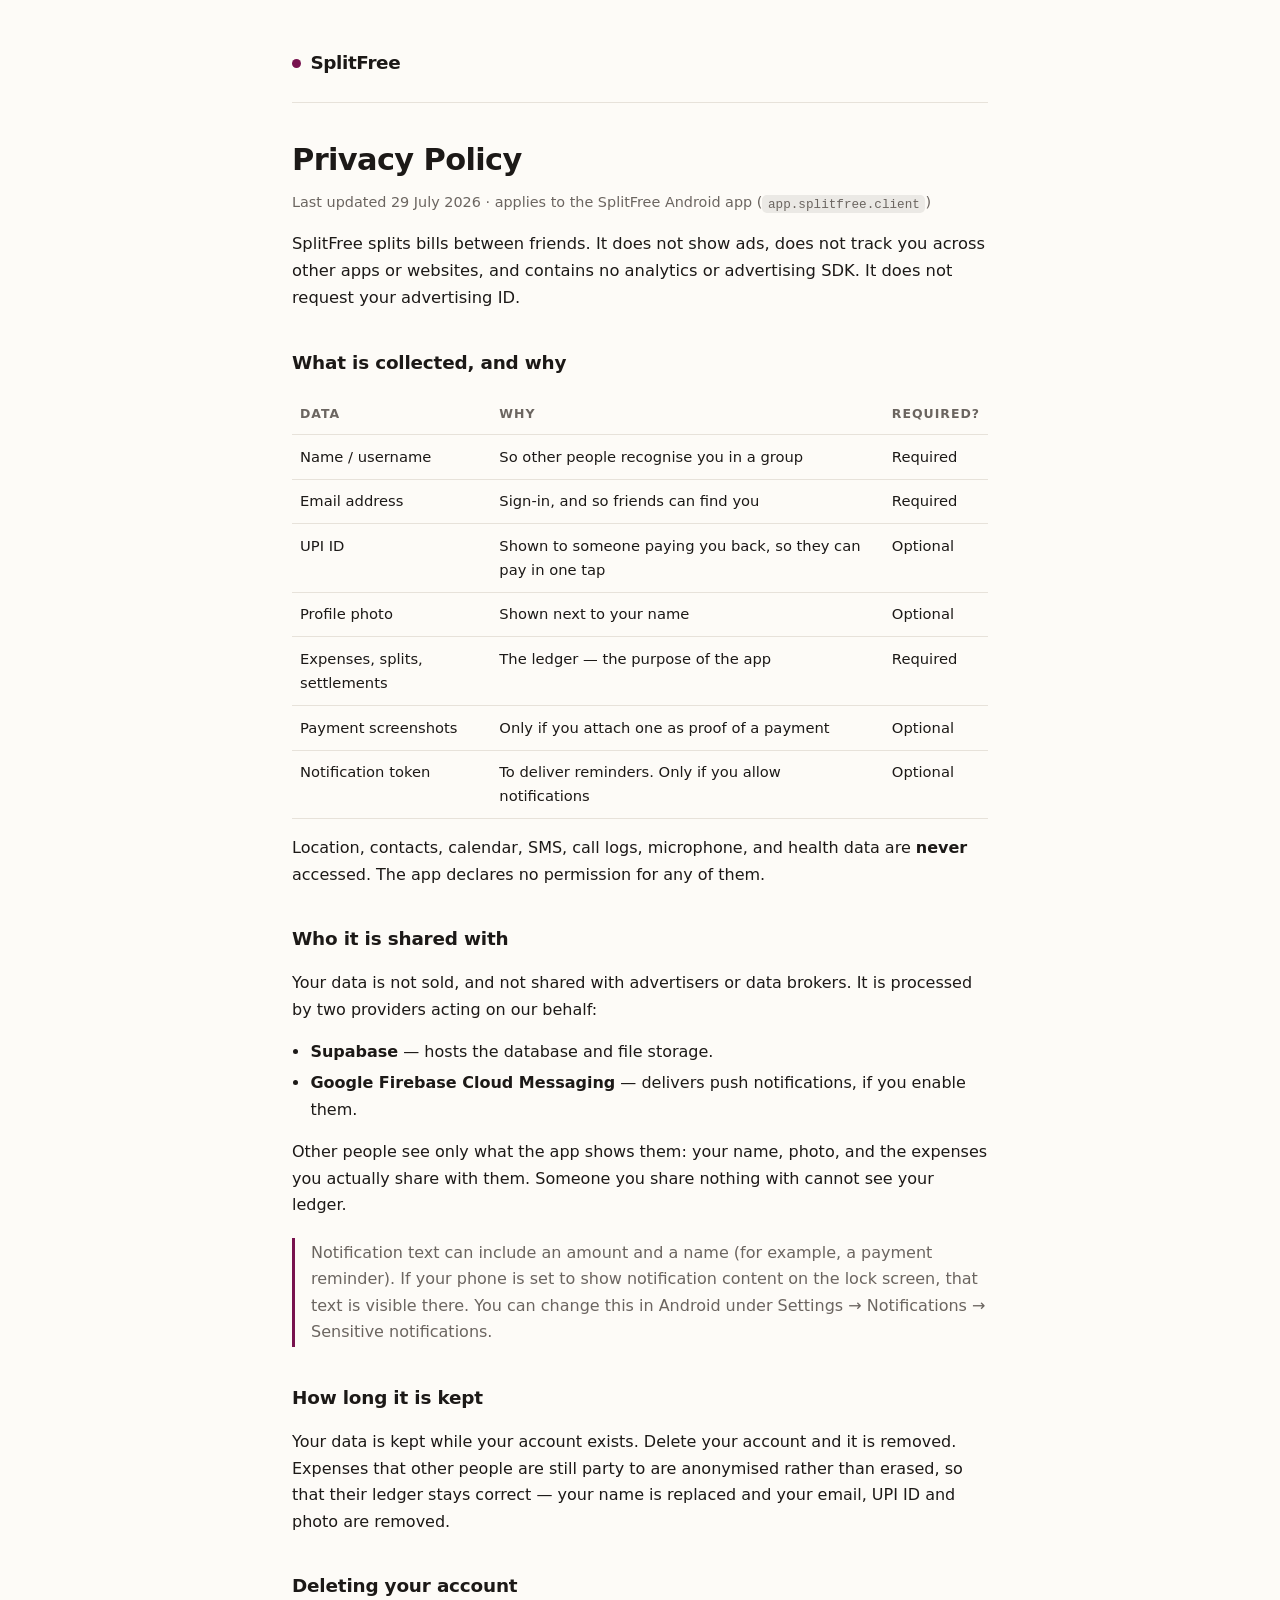
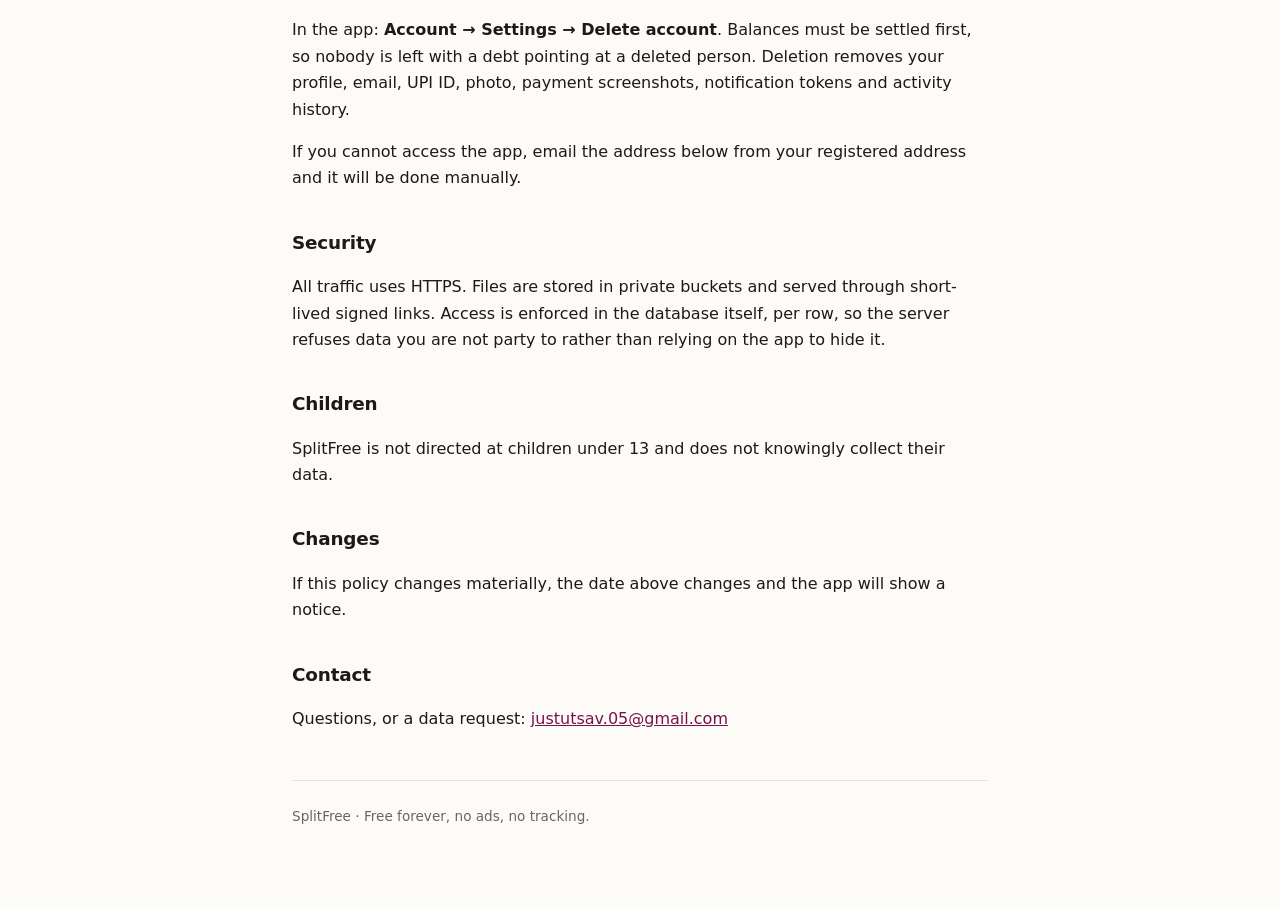
==== index.html @ a324aec6 "Privacy policy page for the SplitFree Play listing Play requires a reachable privacy policy URL for " ====
<!doctype html>
<html lang="en">
<head>
<meta charset="utf-8" />
<meta name="viewport" content="width=device-width, initial-scale=1" />
<title>Privacy Policy — SplitFree</title>
<meta name="description" content="What SplitFree collects, why, and how to delete it." />
<style>
  :root {
    --bg: #fdfbf7;
    --fg: #1c1917;
    --muted: #6b6560;
    --plum: #78124e;
    --line: #e7e2da;
  }
  @media (prefers-color-scheme: dark) {
    :root { --bg:#121011; --fg:#f5f3f0; --muted:#a8a29e; --plum:#e879b9; --line:#2a2627; }
  }
  * { box-sizing: border-box; }
  body {
    margin: 0; background: var(--bg); color: var(--fg);
    font: 16px/1.65 ui-sans-serif, system-ui, -apple-system, "Segoe UI", Roboto, sans-serif;
    -webkit-text-size-adjust: 100%;
  }
  .wrap { max-width: 46rem; margin: 0 auto; padding: 3rem 1.25rem 5rem; }
  header { border-bottom: 1px solid var(--line); padding-bottom: 1.5rem; margin-bottom: 2rem; }
  .brand { display: flex; align-items: center; gap: .6rem; font-weight: 800; font-size: 1.15rem; letter-spacing: -0.02em; }
  .dot { width: .55rem; height: .55rem; border-radius: 999px; background: var(--plum); }
  h1 { font-size: 1.9rem; letter-spacing: -0.02em; margin: 1.25rem 0 .35rem; }
  h2 { font-size: 1.15rem; letter-spacing: -0.01em; margin: 2.25rem 0 .6rem; }
  .sub { color: var(--muted); font-size: .9rem; margin: 0; }
  p, li { color: var(--fg); }
  .lead { font-size: 1.02rem; }
  ul { padding-left: 1.15rem; }
  li { margin: .3rem 0; }
  table { width: 100%; border-collapse: collapse; margin: 1rem 0; font-size: .92rem; }
  th, td { text-align: left; padding: .6rem .5rem; border-bottom: 1px solid var(--line); vertical-align: top; }
  th { color: var(--muted); font-weight: 600; font-size: .78rem; text-transform: uppercase; letter-spacing: .08em; }
  code { background: color-mix(in oklab, var(--fg) 8%, transparent); padding: .1rem .35rem; border-radius: .3rem; font-size: .88em; }
  a { color: var(--plum); }
  .note { border-left: 3px solid var(--plum); padding: .1rem 0 .1rem 1rem; margin: 1.25rem 0; color: var(--muted); }
  footer { margin-top: 3rem; padding-top: 1.5rem; border-top: 1px solid var(--line); color: var(--muted); font-size: .85rem; }
</style>
</head>
<body>
<div class="wrap">
  <header>
    <div class="brand"><span class="dot"></span> SplitFree</div>
  </header>

  <h1>Privacy Policy</h1>
  <p class="sub">Last updated 29 July 2026 · applies to the SplitFree Android app (<code>app.splitfree.client</code>)</p>

  <p class="lead">SplitFree splits bills between friends. It does not show ads, does not track you across
  other apps or websites, and contains no analytics or advertising SDK. It does not request your
  advertising ID.</p>

  <h2>What is collected, and why</h2>
  <table>
    <tr><th>Data</th><th>Why</th><th>Required?</th></tr>
    <tr><td>Name / username</td><td>So other people recognise you in a group</td><td>Required</td></tr>
    <tr><td>Email address</td><td>Sign-in, and so friends can find you</td><td>Required</td></tr>
    <tr><td>UPI ID</td><td>Shown to someone paying you back, so they can pay in one tap</td><td>Optional</td></tr>
    <tr><td>Profile photo</td><td>Shown next to your name</td><td>Optional</td></tr>
    <tr><td>Expenses, splits, settlements</td><td>The ledger — the purpose of the app</td><td>Required</td></tr>
    <tr><td>Payment screenshots</td><td>Only if you attach one as proof of a payment</td><td>Optional</td></tr>
    <tr><td>Notification token</td><td>To deliver reminders. Only if you allow notifications</td><td>Optional</td></tr>
  </table>

  <p>Location, contacts, calendar, SMS, call logs, microphone, and health data are
  <strong>never</strong> accessed. The app declares no permission for any of them.</p>

  <h2>Who it is shared with</h2>
  <p>Your data is not sold, and not shared with advertisers or data brokers. It is processed by two
  providers acting on our behalf:</p>
  <ul>
    <li><strong>Supabase</strong> — hosts the database and file storage.</li>
    <li><strong>Google Firebase Cloud Messaging</strong> — delivers push notifications, if you enable them.</li>
  </ul>
  <p>Other people see only what the app shows them: your name, photo, and the expenses you actually
  share with them. Someone you share nothing with cannot see your ledger.</p>

  <div class="note">
    Notification text can include an amount and a name (for example, a payment reminder). If your
    phone is set to show notification content on the lock screen, that text is visible there. You can
    change this in Android under Settings → Notifications → Sensitive notifications.
  </div>

  <h2>How long it is kept</h2>
  <p>Your data is kept while your account exists. Delete your account and it is removed. Expenses that
  other people are still party to are anonymised rather than erased, so that their ledger stays
  correct — your name is replaced and your email, UPI ID and photo are removed.</p>

  <h2>Deleting your account</h2>
  <p>In the app: <strong>Account → Settings → Delete account</strong>. Balances must be settled first,
  so nobody is left with a debt pointing at a deleted person. Deletion removes your profile, email,
  UPI ID, photo, payment screenshots, notification tokens and activity history.</p>
  <p>If you cannot access the app, email the address below from your registered address and it will be
  done manually.</p>

  <h2>Security</h2>
  <p>All traffic uses HTTPS. Files are stored in private buckets and served through short-lived
  signed links. Access is enforced in the database itself, per row, so the server refuses data you
  are not party to rather than relying on the app to hide it.</p>

  <h2>Children</h2>
  <p>SplitFree is not directed at children under 13 and does not knowingly collect their data.</p>

  <h2>Changes</h2>
  <p>If this policy changes materially, the date above changes and the app will show a notice.</p>

  <h2>Contact</h2>
  <p>Questions, or a data request: <a href="mailto:justutsav.05@gmail.com">justutsav.05@gmail.com</a></p>

  <footer>
    SplitFree · Free forever, no ads, no tracking.
  </footer>
</div>
</body>
</html>
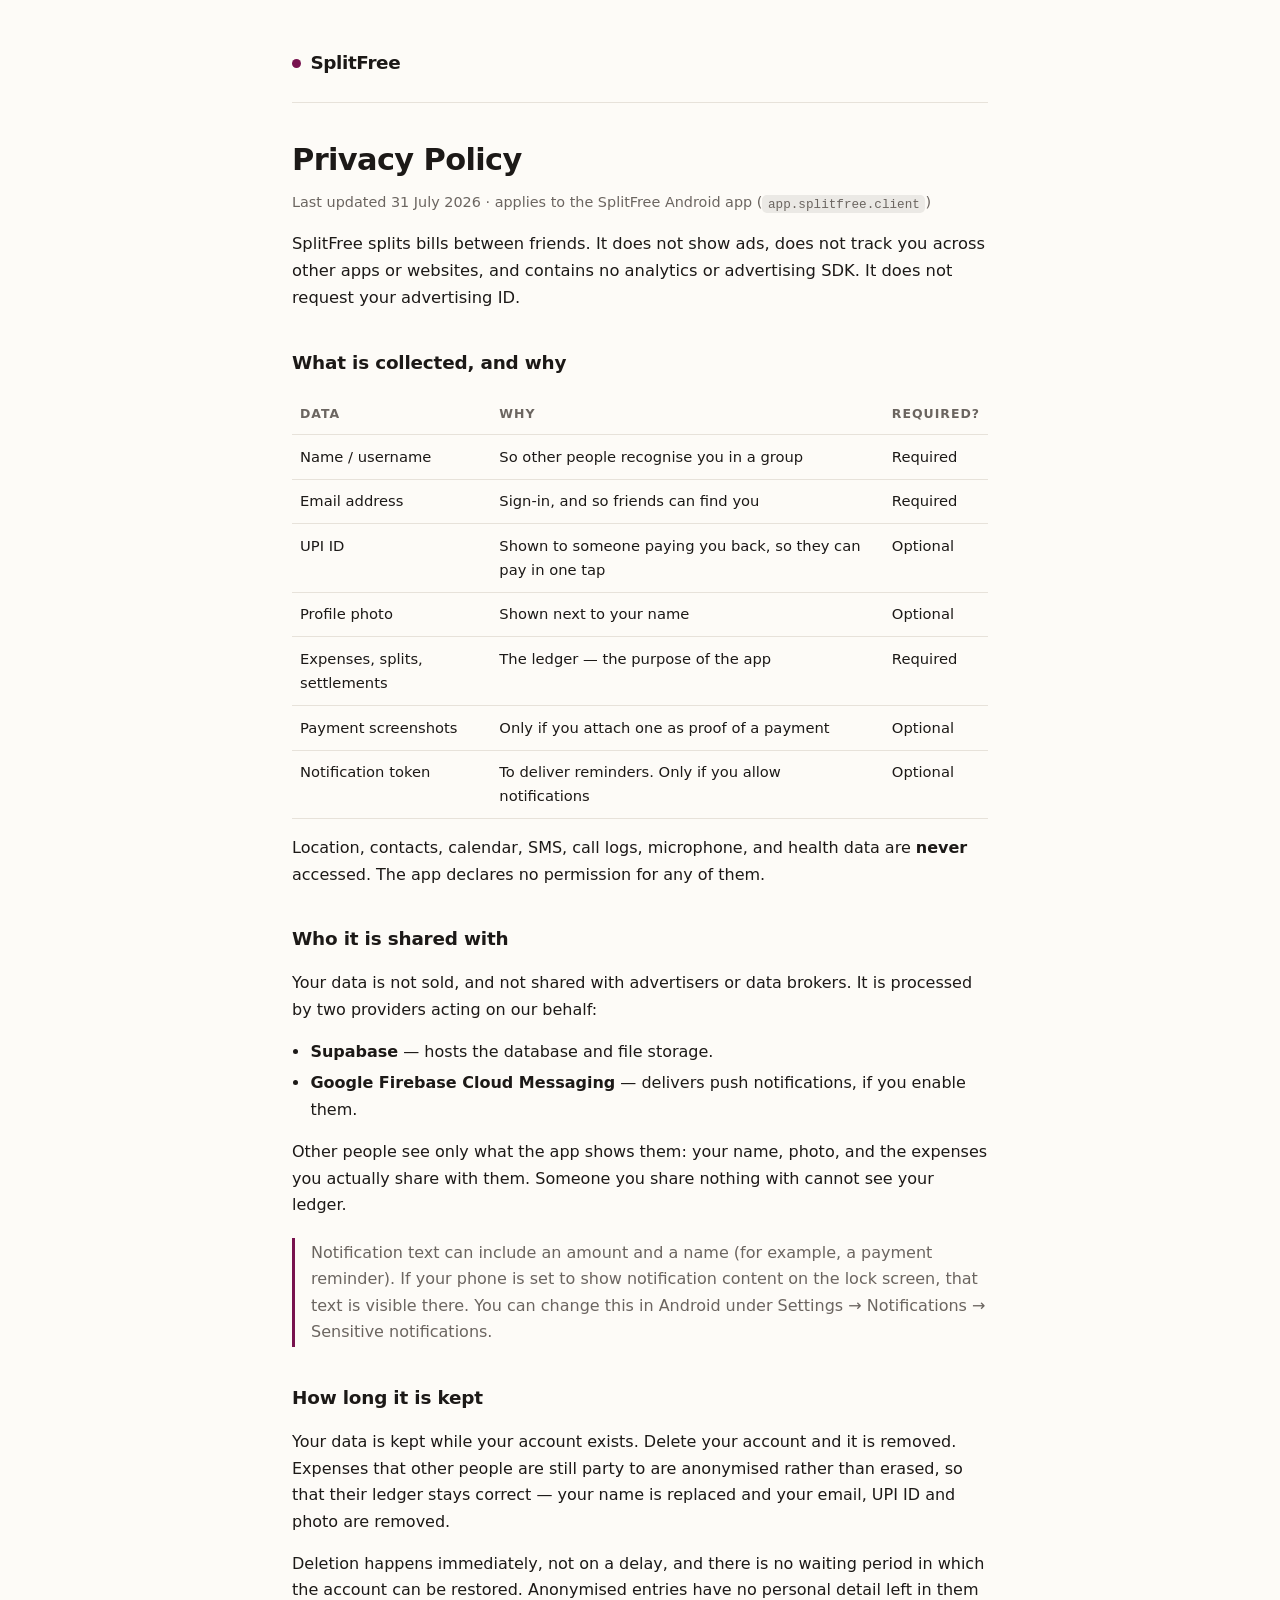
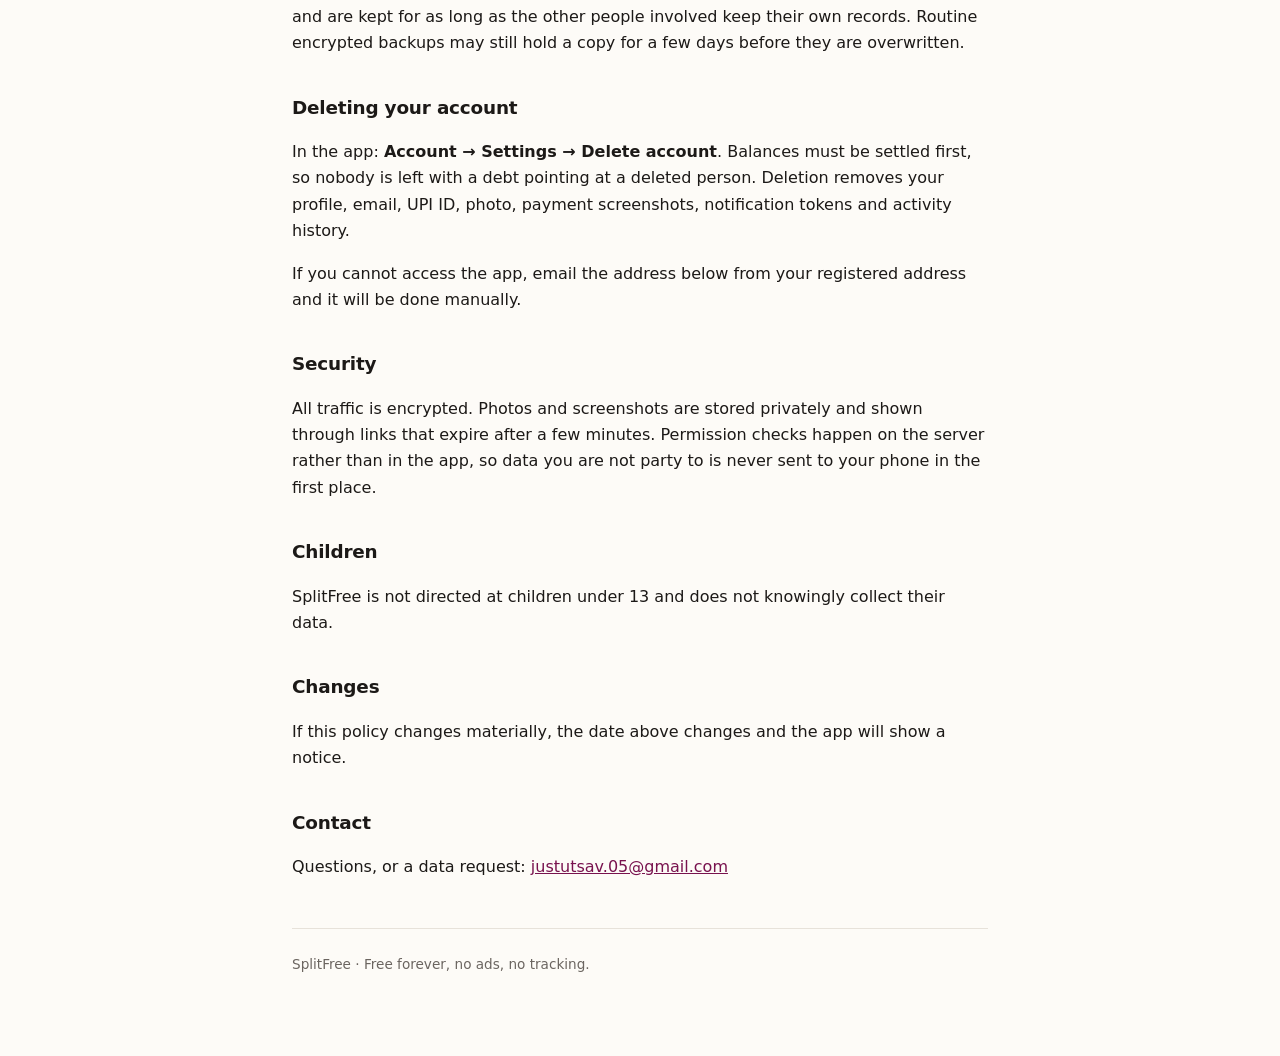
==== commit 2c317cc5: "Add delete-account anchor and retention period to the policy Play Console's Data safety form has a "" ====
--- a/index.html
+++ b/index.html
@@ -49,7 +49,7 @@
   </header>
 
   <h1>Privacy Policy</h1>
-  <p class="sub">Last updated 29 July 2026 · applies to the SplitFree Android app (<code>app.splitfree.client</code>)</p>
+  <p class="sub">Last updated 31 July 2026 · applies to the SplitFree Android app (<code>app.splitfree.client</code>)</p>
 
   <p class="lead">SplitFree splits bills between friends. It does not show ads, does not track you across
   other apps or websites, and contains no analytics or advertising SDK. It does not request your
@@ -90,8 +90,12 @@
   <p>Your data is kept while your account exists. Delete your account and it is removed. Expenses that
   other people are still party to are anonymised rather than erased, so that their ledger stays
   correct — your name is replaced and your email, UPI ID and photo are removed.</p>
+  <p>Deletion happens immediately, not on a delay, and there is no waiting period in which the
+  account can be restored. Anonymised entries have no personal detail left in them and are kept for
+  as long as the other people involved keep their own records. Routine encrypted backups may still
+  hold a copy for a few days before they are overwritten.</p>
 
-  <h2>Deleting your account</h2>
+  <h2 id="delete-account">Deleting your account</h2>
   <p>In the app: <strong>Account → Settings → Delete account</strong>. Balances must be settled first,
   so nobody is left with a debt pointing at a deleted person. Deletion removes your profile, email,
   UPI ID, photo, payment screenshots, notification tokens and activity history.</p>
@@ -99,9 +103,9 @@
   done manually.</p>
 
   <h2>Security</h2>
-  <p>All traffic uses HTTPS. Files are stored in private buckets and served through short-lived
-  signed links. Access is enforced in the database itself, per row, so the server refuses data you
-  are not party to rather than relying on the app to hide it.</p>
+  <p>All traffic is encrypted. Photos and screenshots are stored privately and shown through links
+  that expire after a few minutes. Permission checks happen on the server rather than in the app, so
+  data you are not party to is never sent to your phone in the first place.</p>
 
   <h2>Children</h2>
   <p>SplitFree is not directed at children under 13 and does not knowingly collect their data.</p>
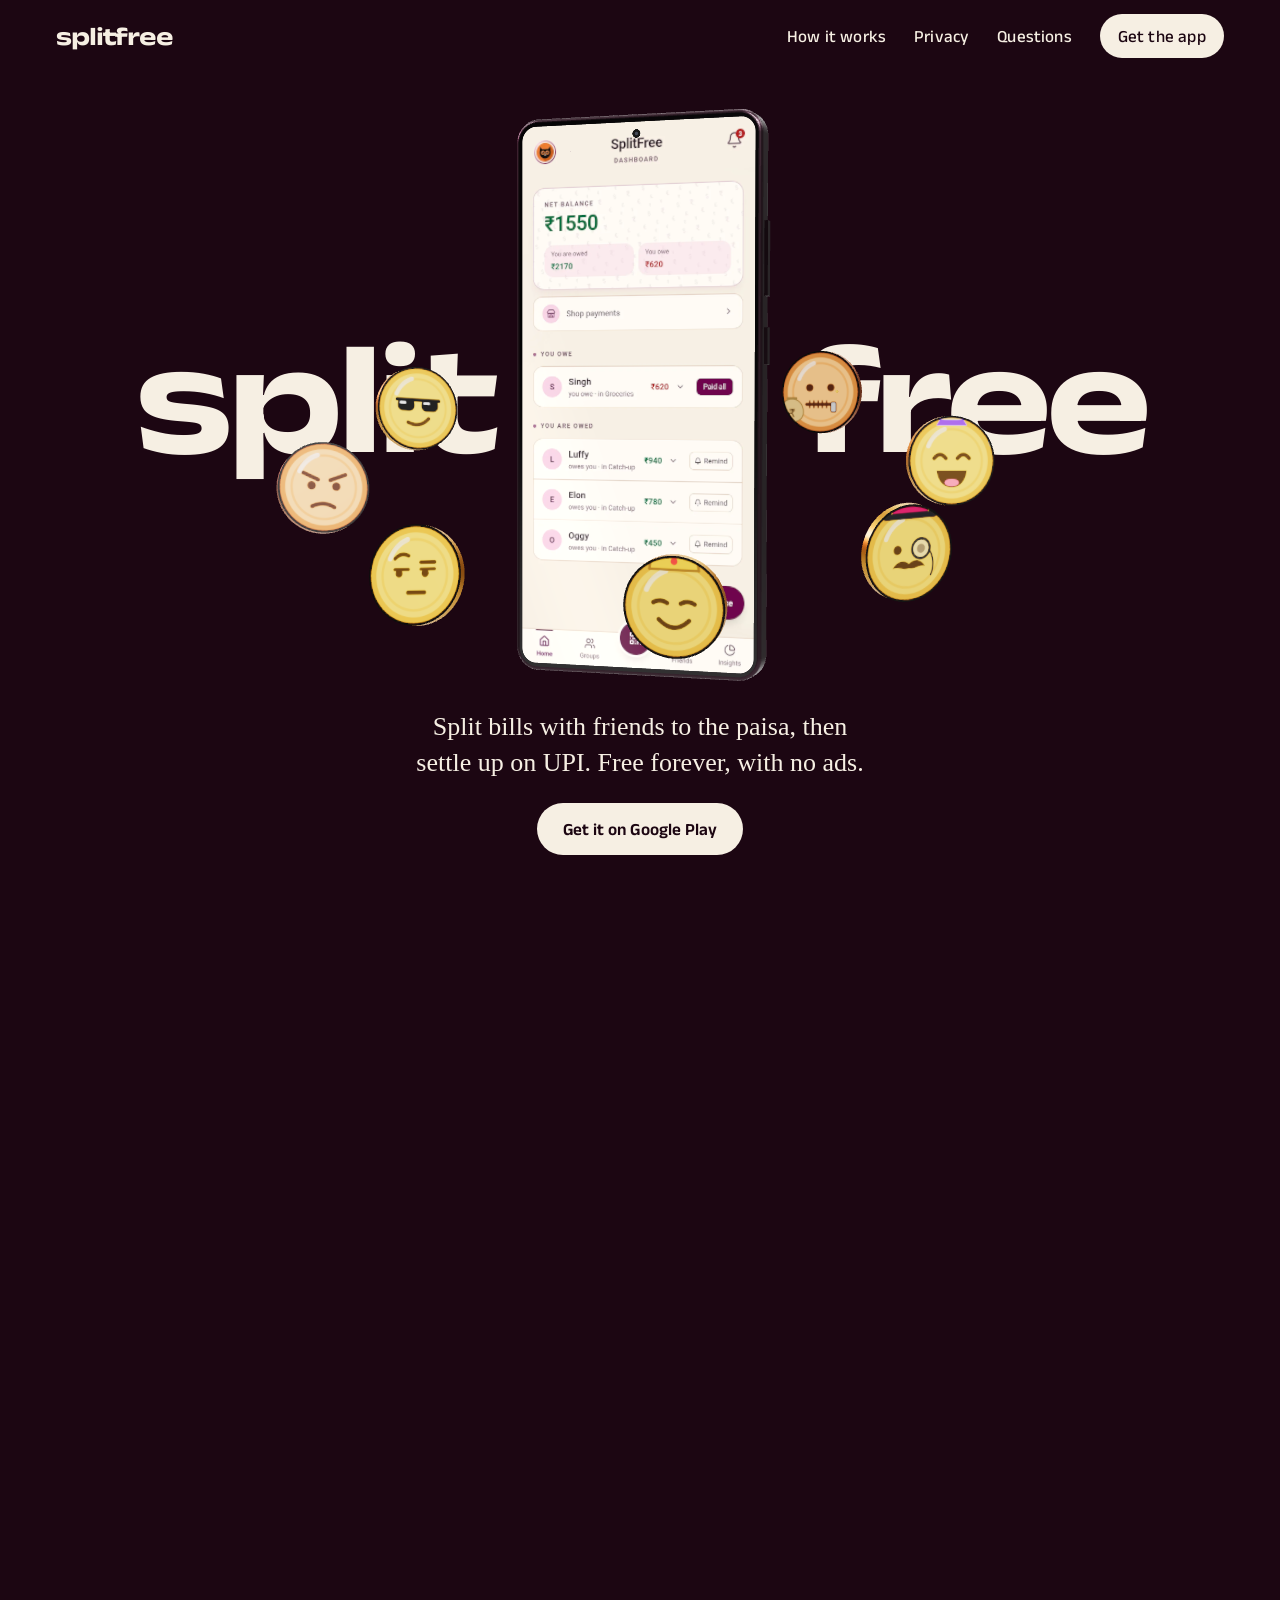
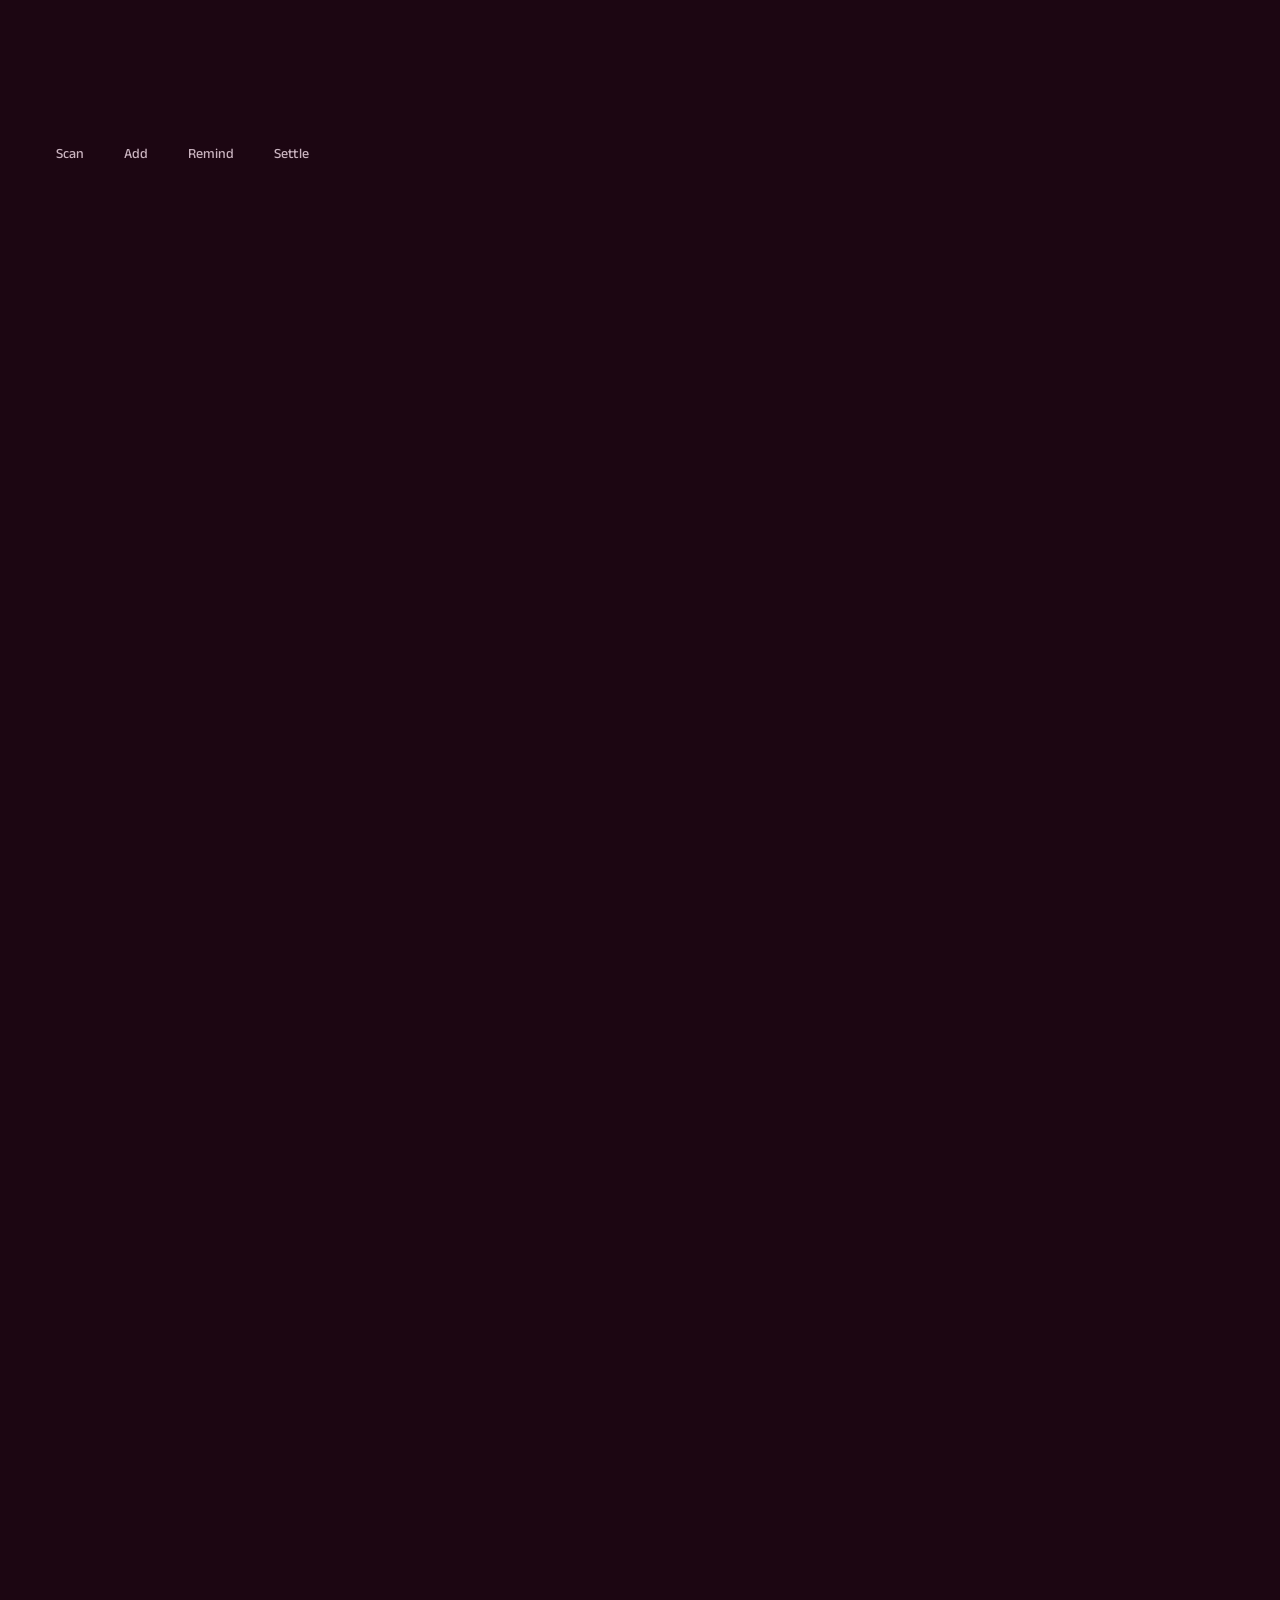
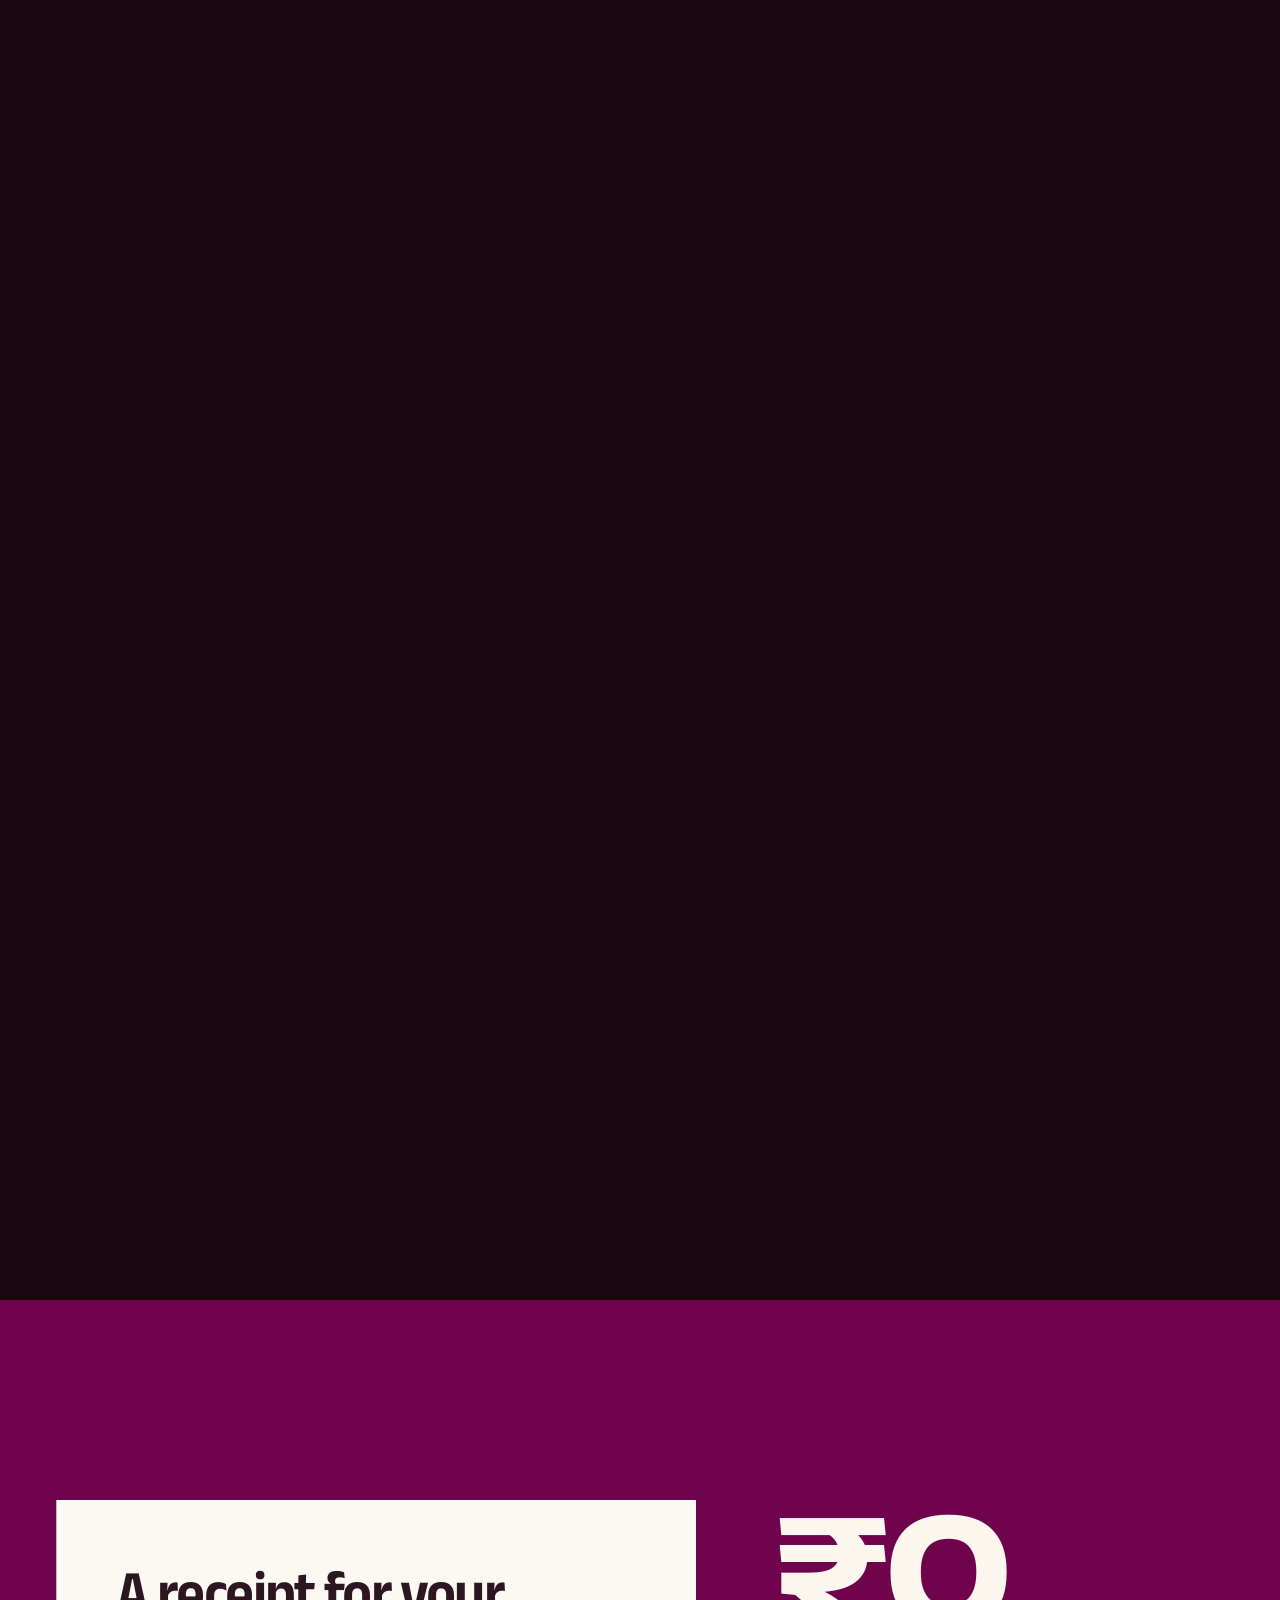
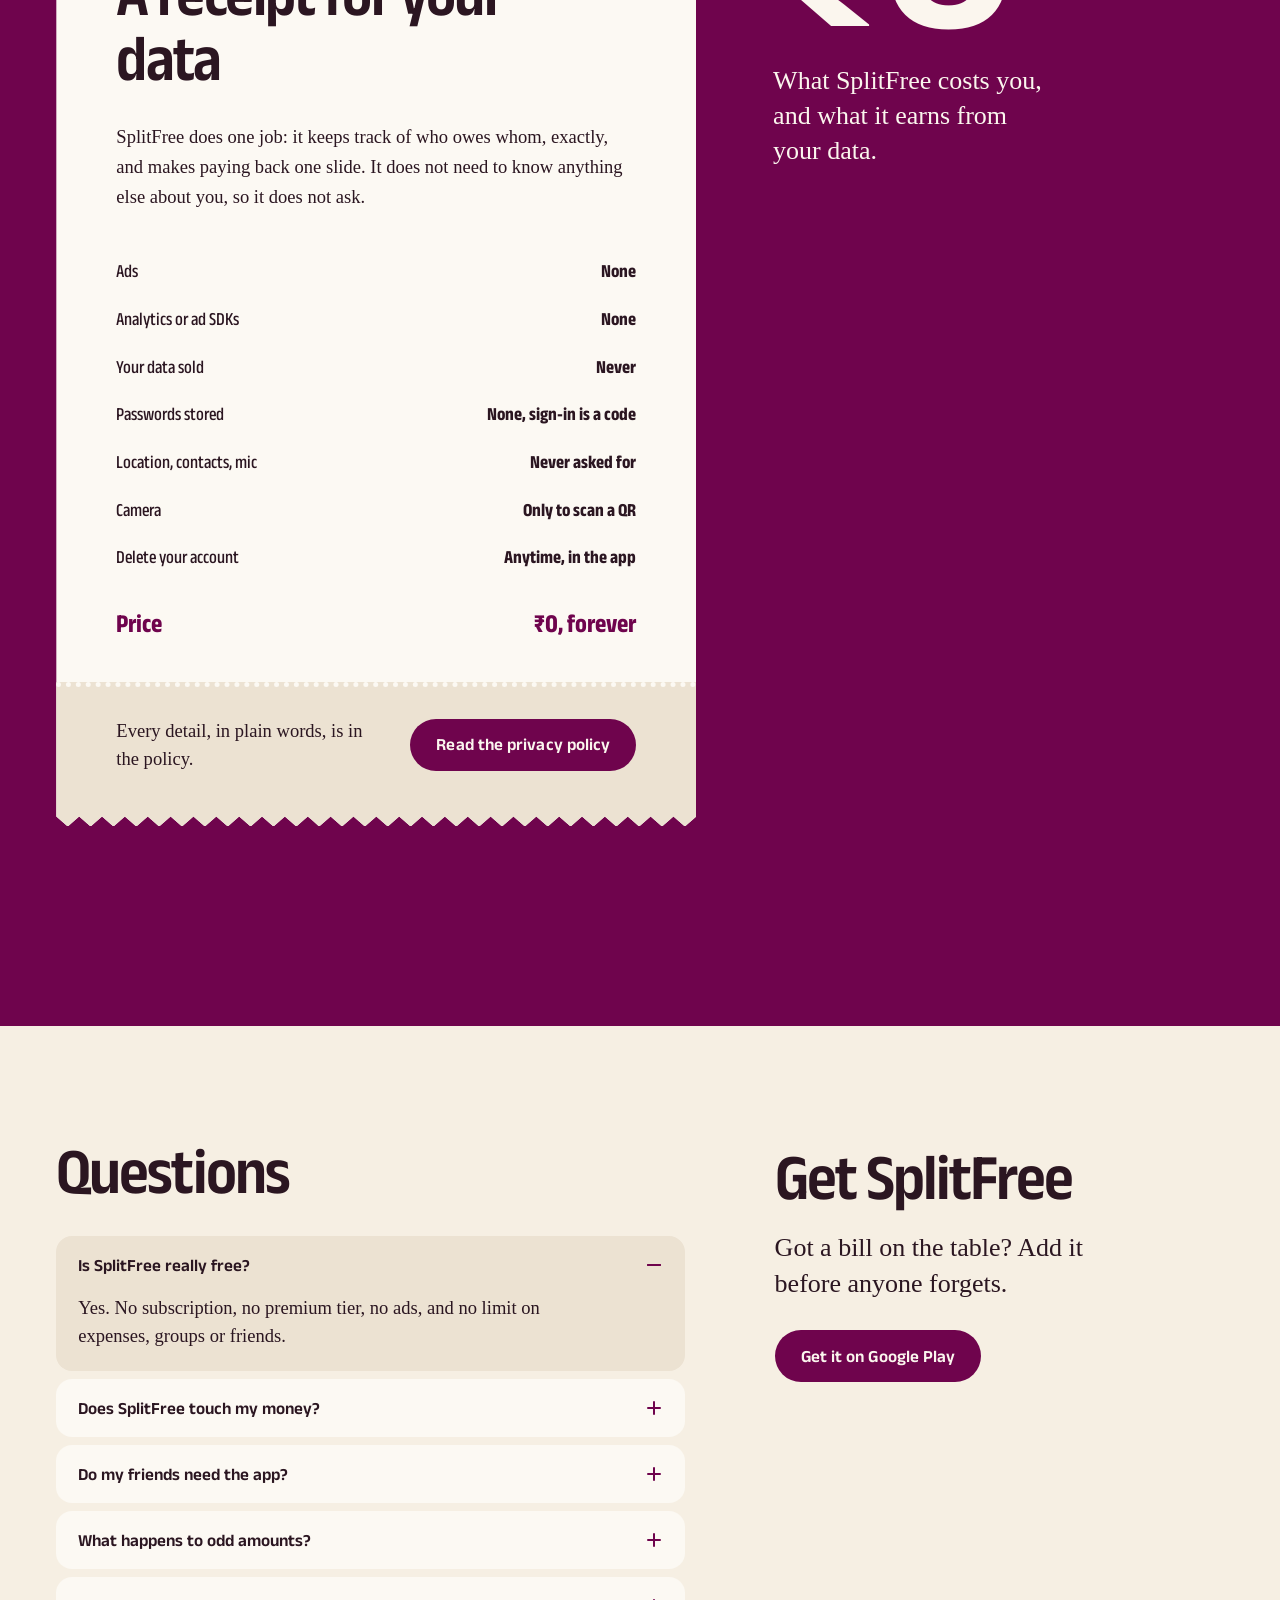
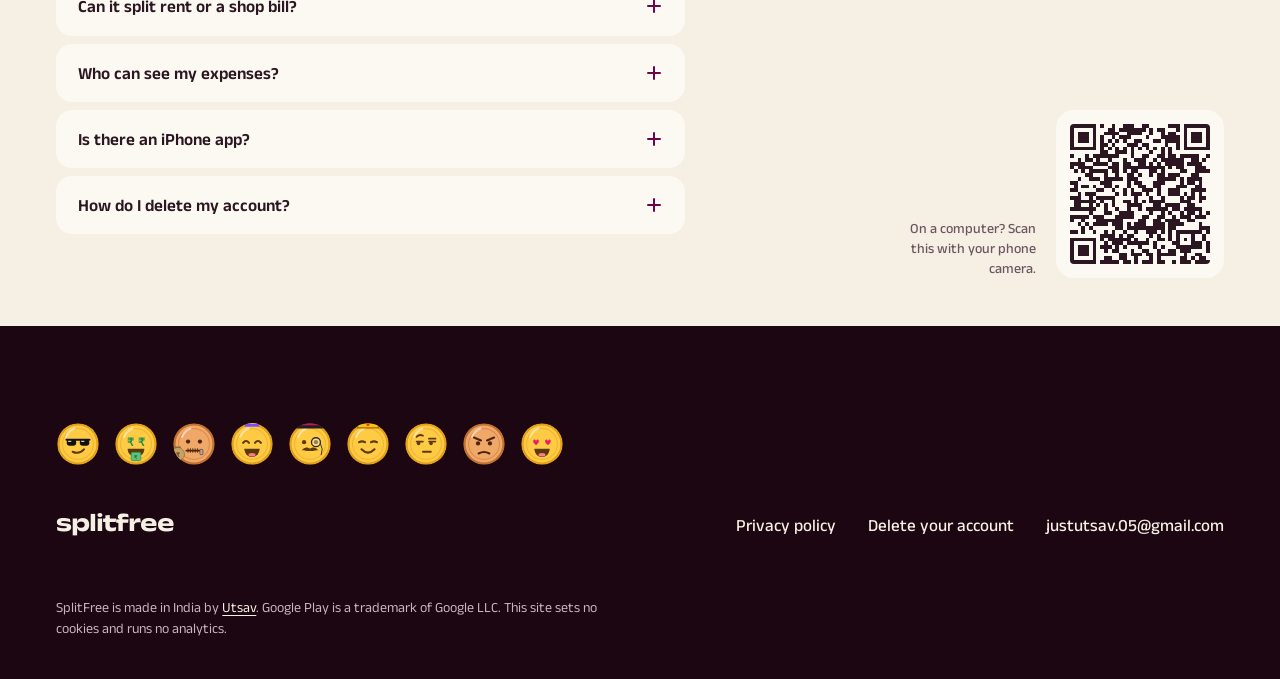
==== commit ba196b61: "Turn the privacy page into the SplitFree site splitfree.justutsav.com becomes the app's home: a land" ====
--- a/index.html
+++ b/index.html
@@ -1,124 +1,189 @@
 <!doctype html>
-<html lang="en">
+<html lang="en-IN">
 <head>
-<meta charset="utf-8" />
-<meta name="viewport" content="width=device-width, initial-scale=1" />
-<title>Privacy Policy — SplitFree</title>
-<meta name="description" content="What SplitFree collects, why, and how to delete it." />
-<style>
-  :root {
-    --bg: #fdfbf7;
-    --fg: #1c1917;
-    --muted: #6b6560;
-    --plum: #78124e;
-    --line: #e7e2da;
-  }
-  @media (prefers-color-scheme: dark) {
-    :root { --bg:#121011; --fg:#f5f3f0; --muted:#a8a29e; --plum:#e879b9; --line:#2a2627; }
-  }
-  * { box-sizing: border-box; }
-  body {
-    margin: 0; background: var(--bg); color: var(--fg);
-    font: 16px/1.65 ui-sans-serif, system-ui, -apple-system, "Segoe UI", Roboto, sans-serif;
-    -webkit-text-size-adjust: 100%;
-  }
-  .wrap { max-width: 46rem; margin: 0 auto; padding: 3rem 1.25rem 5rem; }
-  header { border-bottom: 1px solid var(--line); padding-bottom: 1.5rem; margin-bottom: 2rem; }
-  .brand { display: flex; align-items: center; gap: .6rem; font-weight: 800; font-size: 1.15rem; letter-spacing: -0.02em; }
-  .dot { width: .55rem; height: .55rem; border-radius: 999px; background: var(--plum); }
-  h1 { font-size: 1.9rem; letter-spacing: -0.02em; margin: 1.25rem 0 .35rem; }
-  h2 { font-size: 1.15rem; letter-spacing: -0.01em; margin: 2.25rem 0 .6rem; }
-  .sub { color: var(--muted); font-size: .9rem; margin: 0; }
-  p, li { color: var(--fg); }
-  .lead { font-size: 1.02rem; }
-  ul { padding-left: 1.15rem; }
-  li { margin: .3rem 0; }
-  table { width: 100%; border-collapse: collapse; margin: 1rem 0; font-size: .92rem; }
-  th, td { text-align: left; padding: .6rem .5rem; border-bottom: 1px solid var(--line); vertical-align: top; }
-  th { color: var(--muted); font-weight: 600; font-size: .78rem; text-transform: uppercase; letter-spacing: .08em; }
-  code { background: color-mix(in oklab, var(--fg) 8%, transparent); padding: .1rem .35rem; border-radius: .3rem; font-size: .88em; }
-  a { color: var(--plum); }
-  .note { border-left: 3px solid var(--plum); padding: .1rem 0 .1rem 1rem; margin: 1.25rem 0; color: var(--muted); }
-  footer { margin-top: 3rem; padding-top: 1.5rem; border-top: 1px solid var(--line); color: var(--muted); font-size: .85rem; }
-</style>
+<meta charset="utf-8">
+<meta name="viewport" content="width=device-width, initial-scale=1, viewport-fit=cover">
+<title>SplitFree: split bills, settle on UPI</title>
+<meta name="description" content="SplitFree is a free Android app for splitting bills with friends to the paisa, reminding them, splitting shop payments and settling up on UPI. No ads, no tracking.">
+<meta name="theme-color" content="#1c0612">
+<link rel="canonical" href="https://splitfree.justutsav.com/">
+<meta property="og:type" content="website">
+<meta property="og:url" content="https://splitfree.justutsav.com/">
+<meta property="og:title" content="SplitFree: split bills, settle on UPI">
+<meta property="og:description" content="Split bills with friends to the paisa, then settle up on UPI. Free forever, with no ads.">
+<meta property="og:image" content="https://splitfree.justutsav.com/assets/img/og.png">
+<meta name="twitter:card" content="summary_large_image">
+<link rel="icon" href="/assets/img/icon-192.png" type="image/png">
+<link rel="apple-touch-icon" href="/assets/img/icon-180.png">
+<link rel="preload" href="/assets/fonts/anek-latin-normal-latin.woff2" as="font" type="font/woff2" crossorigin>
+<link rel="preload" href="/assets/fonts/literata-normal-latin.woff2" as="font" type="font/woff2" crossorigin>
+<link rel="stylesheet" href="/assets/css/fonts.css">
+<link rel="stylesheet" href="/assets/css/site.css">
+<script src="/assets/js/boot.js"></script>
+<link rel="modulepreload" href="/assets/js/stage.js">
+<script type="application/ld+json">
+{"@context":"https://schema.org","@type":"MobileApplication","name":"SplitFree","operatingSystem":"Android","applicationCategory":"FinanceApplication","offers":{"@type":"Offer","price":"0","priceCurrency":"INR"},"downloadUrl":"https://play.google.com/store/apps/details?id=app.splitfree.client"}
+</script>
 </head>
 <body>
-<div class="wrap">
-  <header>
-    <div class="brand"><span class="dot"></span> SplitFree</div>
-  </header>
+<a class="skip" href="#main">Skip to content</a>
 
-  <h1>Privacy Policy</h1>
-  <p class="sub">Last updated 31 July 2026 · applies to the SplitFree Android app (<code>app.splitfree.client</code>)</p>
+<!-- The opening, as the app opens: "SplitFree" written on paper in plum, from
+     the app's own wordmark outlines. Then a coin turns over and the site is
+     on the other side of it. -->
+<div class="loader" id="loader" aria-hidden="true">
+  <div class="loader-sheet">
+  <div class="loader-paper"></div>
+  <div class="loader-word">
+    <svg class="loader-mark" viewBox="2.9 -75.1 423.8 96.2" role="img" aria-label="SplitFree"><path style="--i:0" pathLength="1" d="M6.7 -6.9Q4.0 -9.3 4.0 -12.2Q4.0 -14.5 5.7 -16.2Q7.4 -18.0 9.8 -18.0Q11.7 -18.0 13.2 -16.8Q17.2 -13.5 21.0 -12.0Q24.8 -10.5 30.0 -10.5Q35.6 -10.5 39.7 -13.0Q43.7 -15.5 43.7 -19.2Q43.7 -23.7 39.7 -26.2Q35.7 -28.8 27.0 -30.1Q5.1 -33.3 5.1 -50.5Q5.1 -56.8 8.4 -61.5Q11.7 -66.1 17.4 -68.6Q23.1 -71.0 30.1 -71.0Q36.4 -71.0 42.0 -69.1Q47.5 -67.2 51.2 -64.1Q54.1 -61.8 54.1 -58.8Q54.1 -56.5 52.4 -54.8Q50.7 -53.0 48.4 -53.0Q46.9 -53.0 45.7 -53.9Q43.1 -56.0 38.5 -57.8Q33.8 -59.5 30.1 -59.5Q23.8 -59.5 20.4 -57.2Q16.9 -54.8 16.9 -51.0Q16.9 -46.7 20.5 -44.5Q24.0 -42.3 31.6 -40.9Q40.2 -39.4 45.4 -37.1Q50.5 -34.7 53.1 -30.7Q55.7 -26.6 55.7 -19.9Q55.7 -13.6 52.2 -8.9Q48.6 -4.1 42.7 -1.6Q36.8 1.0 30.0 1.0Q22.8 1.0 17.2 -0.8Q11.6 -2.6 6.7 -6.9Z"/><path style="--i:1" pathLength="1" d="M118.5 -26.8Q118.5 -18.8 115.3 -12.5Q112.1 -6.1 106.6 -2.6Q101.0 1.0 94.3 1.0Q89.5 1.0 85.2 -1.0Q81.0 -2.9 78.2 -5.7V13.9Q78.2 16.5 76.5 18.2Q74.8 20.0 72.2 20.0Q69.6 20.0 67.9 18.3Q66.2 16.6 66.2 13.9V-47.4Q66.2 -50.0 67.9 -51.8Q69.6 -53.5 72.2 -53.5Q74.8 -53.5 76.5 -51.8Q78.2 -50.0 78.2 -47.4V-47.0Q80.6 -50.0 84.9 -52.2Q89.2 -54.5 93.9 -54.5Q100.8 -54.5 106.4 -51.0Q112.0 -47.4 115.2 -41.1Q118.5 -34.8 118.5 -26.8ZM107.0 -26.8Q107.0 -34.0 103.0 -38.8Q98.9 -43.5 92.4 -43.5Q85.9 -43.5 81.8 -38.8Q77.7 -34.0 77.7 -26.8Q77.7 -19.6 81.8 -14.8Q85.9 -10.0 92.4 -10.0Q98.8 -10.0 102.9 -14.8Q107.0 -19.6 107.0 -26.8Z"/><path style="--i:2" pathLength="1" d="M135.4 0.0Q132.9 0.0 131.2 -1.8Q129.5 -3.5 129.5 -6.1V-67.9Q129.5 -70.5 131.2 -72.2Q133.0 -74.0 135.6 -74.0Q138.1 -74.0 139.8 -72.2Q141.5 -70.5 141.5 -67.9V-6.1Q141.5 -3.5 139.8 -1.8Q138.0 0.0 135.4 0.0Z"/><path style="--i:3" pathLength="1" d="M160.8 0.0Q158.2 0.0 156.5 -1.8Q154.8 -3.5 154.8 -6.1V-47.4Q154.8 -50.0 156.5 -51.8Q158.2 -53.5 160.8 -53.5Q163.4 -53.5 165.1 -51.8Q166.8 -50.0 166.8 -47.4V-6.1Q166.8 -3.5 165.1 -1.8Q163.4 0.0 160.8 0.0ZM154.5 -65.0V-66.9Q154.5 -69.7 156.0 -70.8Q157.5 -71.9 160.8 -71.9Q164.3 -71.9 165.7 -70.8Q167.1 -69.7 167.1 -66.9V-65.0Q167.1 -62.1 165.6 -61.0Q164.2 -60.0 160.7 -60.0Q157.3 -60.0 155.9 -61.1Q154.5 -62.2 154.5 -65.0Z"/><path style="--i:4" pathLength="1" d="M208.6 -6.4Q208.6 -3.7 205.6 -1.9Q202.7 0.0 199.0 0.0Q192.8 0.0 188.6 -2.7Q184.3 -5.3 184.3 -13.9V-41.5H179.7Q177.3 -41.5 175.7 -43.1Q174.1 -44.7 174.1 -47.1Q174.1 -49.4 175.7 -51.0Q177.3 -52.5 179.7 -52.5H184.3V-58.9Q184.3 -61.5 186.0 -63.2Q187.8 -65.0 190.4 -65.0Q192.9 -65.0 194.6 -63.2Q196.3 -61.5 196.3 -58.9V-52.5H203.4Q205.8 -52.5 207.4 -50.9Q209.0 -49.3 209.0 -46.9Q209.0 -44.6 207.4 -43.0Q205.8 -41.5 203.4 -41.5H196.3V-14.4Q196.3 -12.3 197.4 -11.4Q198.5 -10.4 200.4 -10.4Q201.2 -10.4 202.6 -10.8Q203.8 -11.3 204.9 -11.3Q206.3 -11.3 207.4 -9.9Q208.6 -8.6 208.6 -6.4Z"/><path style="--i:5" pathLength="1" d="M233.5 -58.5V-40.9H255.1Q257.7 -40.9 259.4 -39.2Q261.2 -37.6 261.2 -35.0Q261.2 -32.8 259.4 -31.1Q257.7 -29.4 255.1 -29.4H233.5V-6.1Q233.5 -3.5 231.7 -1.8Q229.8 0.0 227.3 0.0Q224.5 0.0 222.8 -1.7Q221.0 -3.4 221.0 -6.1V-63.9Q221.0 -66.5 222.8 -68.2Q224.5 -70.0 227.1 -70.0H259.6Q262.2 -70.0 263.9 -68.3Q265.7 -66.7 265.7 -64.1Q265.7 -61.9 263.9 -60.2Q262.2 -58.5 259.6 -58.5Z"/><path style="--i:6" pathLength="1" d="M311.1 -48.8Q311.1 -45.7 309.5 -44.2Q307.9 -42.6 305.7 -42.6Q304.2 -42.6 302.3 -43.3Q302.0 -43.4 300.9 -43.7Q299.9 -44.0 298.7 -44.0Q296.1 -44.0 293.7 -42.4Q291.3 -40.8 289.8 -37.6Q288.2 -34.3 288.2 -29.8V-6.1Q288.2 -3.5 286.5 -1.8Q284.8 0.0 282.2 0.0Q279.6 0.0 277.9 -1.8Q276.2 -3.5 276.2 -6.1V-47.4Q276.2 -50.0 277.9 -51.8Q279.6 -53.5 282.2 -53.5Q284.8 -53.5 286.5 -51.8Q288.2 -50.0 288.2 -47.4V-46.1Q290.5 -50.2 294.8 -52.4Q299.1 -54.5 304.0 -54.5Q307.0 -54.5 309.1 -52.8Q311.1 -51.1 311.1 -48.8Z"/><path style="--i:7" pathLength="1" d="M361.5 -22.6H328.5Q329.7 -16.7 334.0 -13.3Q338.3 -10.0 343.7 -10.0Q347.8 -10.0 350.1 -10.8Q352.4 -11.5 353.8 -12.4Q355.1 -13.2 355.6 -13.5Q357.4 -14.4 359.0 -14.4Q361.1 -14.4 362.6 -12.9Q364.1 -11.4 364.1 -9.4Q364.1 -6.7 361.3 -4.5Q358.5 -2.2 353.8 -0.6Q349.1 1.0 344.3 1.0Q335.9 1.0 329.7 -2.5Q323.4 -6.0 320.0 -12.2Q316.6 -18.3 316.6 -26.0Q316.6 -34.6 320.2 -41.1Q323.8 -47.6 329.7 -51.0Q335.6 -54.5 342.3 -54.5Q348.9 -54.5 354.8 -50.9Q360.6 -47.3 364.1 -41.2Q367.6 -35.1 367.6 -28.0Q367.5 -25.6 365.7 -24.1Q363.9 -22.6 361.5 -22.6ZM328.6 -32.6H354.8V-33.3Q354.4 -37.5 350.7 -40.5Q347.0 -43.5 342.3 -43.5Q330.7 -43.5 328.6 -32.6Z"/><path style="--i:8" pathLength="1" d="M419.5 -22.6H386.5Q387.7 -16.7 392.0 -13.3Q396.3 -10.0 401.7 -10.0Q405.8 -10.0 408.1 -10.8Q410.4 -11.5 411.8 -12.4Q413.1 -13.2 413.6 -13.5Q415.4 -14.4 417.0 -14.4Q419.1 -14.4 420.6 -12.9Q422.1 -11.4 422.1 -9.4Q422.1 -6.7 419.3 -4.5Q416.5 -2.2 411.8 -0.6Q407.1 1.0 402.3 1.0Q393.9 1.0 387.7 -2.5Q381.4 -6.0 378.0 -12.2Q374.6 -18.3 374.6 -26.0Q374.6 -34.6 378.2 -41.1Q381.8 -47.6 387.7 -51.0Q393.6 -54.5 400.3 -54.5Q406.9 -54.5 412.8 -50.9Q418.6 -47.3 422.1 -41.2Q425.6 -35.1 425.6 -28.0Q425.5 -25.6 423.7 -24.1Q421.9 -22.6 419.5 -22.6ZM386.6 -32.6H412.8V-33.3Q412.4 -37.5 408.7 -40.5Q405.0 -43.5 400.3 -43.5Q388.7 -43.5 386.6 -32.6Z"/></svg>
+    <p class="loader-tag">Split bills, stay friends</p>
+  </div>
+  <div class="loader-waves"><i style="--n:0"></i><i style="--n:1"></i><i style="--n:2"></i></div>
+  </div>
+  <div class="loader-coin" id="loader-coin">
+    <div class="coin-trail"><i></i><i></i><i></i></div>
+    <div class="coin3d">
+      <img class="coin3d-face" src="/assets/coins/settle-king-face.svg" width="160" height="160" alt="" draggable="false">
+      <img class="coin3d-face coin3d-back" src="/assets/img/icon-192.png" width="160" height="160" alt="" draggable="false">
+      <div class="coin3d-face coin3d-ring"></div>
+      <div class="coin3d-edge"><i style="--a:0.00deg"></i><i style="--a:10.00deg"></i><i style="--a:20.00deg"></i><i style="--a:30.00deg"></i><i style="--a:40.00deg"></i><i style="--a:50.00deg"></i><i style="--a:60.00deg"></i><i style="--a:70.00deg"></i><i style="--a:80.00deg"></i><i style="--a:90.00deg"></i><i style="--a:100.00deg"></i><i style="--a:110.00deg"></i><i style="--a:120.00deg"></i><i style="--a:130.00deg"></i><i style="--a:140.00deg"></i><i style="--a:150.00deg"></i><i style="--a:160.00deg"></i><i style="--a:170.00deg"></i><i style="--a:180.00deg"></i><i style="--a:190.00deg"></i><i style="--a:200.00deg"></i><i style="--a:210.00deg"></i><i style="--a:220.00deg"></i><i style="--a:230.00deg"></i><i style="--a:240.00deg"></i><i style="--a:250.00deg"></i><i style="--a:260.00deg"></i><i style="--a:270.00deg"></i><i style="--a:280.00deg"></i><i style="--a:290.00deg"></i><i style="--a:300.00deg"></i><i style="--a:310.00deg"></i><i style="--a:320.00deg"></i><i style="--a:330.00deg"></i><i style="--a:340.00deg"></i><i style="--a:350.00deg"></i></div>
+    </div>
+  </div>
+</div>
 
-  <p class="lead">SplitFree splits bills between friends. It does not show ads, does not track you across
-  other apps or websites, and contains no analytics or advertising SDK. It does not request your
-  advertising ID.</p>
+<header class="nav" id="nav">
+  <a class="nav-mark" href="#top" aria-label="SplitFree, back to the top">splitfree</a>
+  <nav aria-label="Main">
+    <a href="#story">How it works</a>
+    <a href="#privacy">Privacy</a>
+    <a href="#get">Questions</a>
+    <a class="nav-action" href="https://play.google.com/store/apps/details?id=app.splitfree.client">Get the app</a>
+  </nav>
+</header>
 
-  <h2>What is collected, and why</h2>
-  <table>
-    <tr><th>Data</th><th>Why</th><th>Required?</th></tr>
-    <tr><td>Name / username</td><td>So other people recognise you in a group</td><td>Required</td></tr>
-    <tr><td>Email address</td><td>Sign-in, and so friends can find you</td><td>Required</td></tr>
-    <tr><td>UPI ID</td><td>Shown to someone paying you back, so they can pay in one tap</td><td>Optional</td></tr>
-    <tr><td>Profile photo</td><td>Shown next to your name</td><td>Optional</td></tr>
-    <tr><td>Expenses, splits, settlements</td><td>The ledger — the purpose of the app</td><td>Required</td></tr>
-    <tr><td>Payment screenshots</td><td>Only if you attach one as proof of a payment</td><td>Optional</td></tr>
-    <tr><td>Notification token</td><td>To deliver reminders. Only if you allow notifications</td><td>Optional</td></tr>
-  </table>
+<main id="main">
+<div class="scene" id="top">
 
-  <p>Location, contacts, calendar, SMS, call logs, microphone, and health data are
-  <strong>never</strong> accessed. The app declares no permission for any of them.</p>
-
-  <h2>Who it is shared with</h2>
-  <p>Your data is not sold, and not shared with advertisers or data brokers. It is processed by two
-  providers acting on our behalf:</p>
-  <ul>
-    <li><strong>Supabase</strong> — hosts the database and file storage.</li>
-    <li><strong>Google Firebase Cloud Messaging</strong> — delivers push notifications, if you enable them.</li>
-  </ul>
-  <p>Other people see only what the app shows them: your name, photo, and the expenses you actually
-  share with them. Someone you share nothing with cannot see your ledger.</p>
-
-  <div class="note">
-    Notification text can include an amount and a name (for example, a payment reminder). If your
-    phone is set to show notification content on the lock screen, that text is visible there. You can
-    change this in Android under Settings → Notifications → Sensitive notifications.
+  <!-- One 3D scene behind the first five screens: the phone with the app's coin
+       faces around it, then the phone alone, turning to face each chapter. -->
+  <div class="stage" id="stage" aria-hidden="true" data-ch="-1">
+    <canvas id="stage-canvas"></canvas>
+    <div class="phone-dom" id="phone-dom">
+      <img src="/assets/shots/home.webp" width="824" height="1830" alt="" draggable="false">
+      <video muted playsinline preload="none" width="720" height="1600"></video>
+    </div>
+    <div class="stage-ui" id="stage-ui">
+      <div class="tags" id="tags"></div>
+    </div>
   </div>
 
-  <h2>How long it is kept</h2>
-  <p>Your data is kept while your account exists. Delete your account and it is removed. Expenses that
-  other people are still party to are anonymised rather than erased, so that their ledger stays
-  correct — your name is replaced and your email, UPI ID and photo are removed.</p>
-  <p>Deletion happens immediately, not on a delay, and there is no waiting period in which the
-  account can be restored. Anonymised entries have no personal detail left in them and are kept for
-  as long as the other people involved keep their own records. Routine encrypted backups may still
-  hold a copy for a few days before they are overwritten.</p>
+  <div class="flow">
+  <section class="hero" aria-labelledby="hero-title" data-ground="dark">
+    <h1 id="hero-title" class="wordmark"><span>split</span><span>free</span></h1>
+    <div class="hero-copy">
+      <p class="hero-line">Split bills with friends to the paisa, then settle up on UPI. Free forever, with no ads.</p>
+      <a class="btn btn-light" href="https://play.google.com/store/apps/details?id=app.splitfree.client">Get it on Google Play</a>
+    </div>
+  </section>
 
-  <h2 id="delete-account">Deleting your account</h2>
-  <p>In the app: <strong>Account → Settings → Delete account</strong>. Balances must be settled first,
-  so nobody is left with a debt pointing at a deleted person. Deletion removes your profile, email,
-  UPI ID, photo, payment screenshots, notification tokens and activity history.</p>
-  <p>If you cannot access the app, email the address below from your registered address and it will be
-  done manually.</p>
+  <section class="story" id="story" aria-label="How SplitFree works" data-ground="dark">
+    <div class="story-pin">
+      <ol class="story-steps" aria-hidden="true">
+        <li class="is-on">Scan</li>
+        <li>Add</li>
+        <li>Remind</li>
+        <li>Settle</li>
+      </ol>
+      <div class="story-copy">
+        <article class="chapter is-on" data-ch="0">
+          <h2>Pay any shop with a scan</h2>
+          <p class="ch-line">Scan the shop's UPI QR and pay in your own UPI app. SplitFree keeps the payment so you can split it later.</p>
+          <img class="ch-shot" src="/assets/video/scan-poster.jpg" width="720" height="1600" alt="SplitFree's scanner reading a shop's UPI QR, then the amount being entered" loading="lazy" draggable="false">
+        </article>
+        <article class="chapter" data-ch="1">
+          <h2>Split it with one slide</h2>
+          <p class="ch-line">Pick a group or a few friends, untick whoever wasn't there, slide. Everyone's share comes out to the paisa.</p>
+          <img class="ch-shot" src="/assets/video/add-poster.jpg" width="720" height="1600" alt="SplitFree splitting a ₹340 shop payment between friends" loading="lazy" draggable="false">
+        </article>
+        <article class="chapter" data-ch="2">
+          <h2>Nudge them, skip the awkward call</h2>
+          <p class="ch-line">Tap Remind and their phone buzzes with exactly what they owe you. No chasing, no screenshots.</p>
+          <img class="ch-shot" src="/assets/video/remind-poster.jpg" width="720" height="1600" alt="SplitFree home screen: tapping Remind next to Luffy, who owes ₹940" loading="lazy" draggable="false">
+        </article>
+        <article class="chapter" data-ch="3">
+          <h2>Settle up, back to ₹0</h2>
+          <p class="ch-line">Slide to pay on UPI, say it went through, and the balance clears for both of you.</p>
+          <img class="ch-shot" src="/assets/video/settle-poster.jpg" width="720" height="1600" alt="SplitFree settling ₹620 with Singh on UPI" loading="lazy" draggable="false">
+        </article>
+      </div>
+    </div>
+  </section>
+  </div>
+</div>
 
-  <h2>Security</h2>
-  <p>All traffic is encrypted. Photos and screenshots are stored privately and shown through links
-  that expire after a few minutes. Permission checks happen on the server rather than in the app, so
-  data you are not party to is never sent to your phone in the first place.</p>
+<section class="receipt-band" id="privacy" aria-labelledby="privacy-title" data-ground="dark">
+  <div class="zero" aria-hidden="true"><p class="zero-fig">₹0</p><p class="zero-cap">What SplitFree costs you, and what it earns from your data.</p></div>
+  <article class="receipt">
+    <h2 id="privacy-title" class="receipt-title">A receipt for your data</h2>
+    <p>SplitFree does one job: it keeps track of who owes whom, exactly, and makes paying back one slide. It does not need to know anything else about you, so it does not ask.</p>
+    <table class="receipt-items">
+      <caption class="sr-only">What SplitFree takes</caption>
+      <tbody>
+        <tr><th scope="row">Ads</th><td>None</td></tr>
+        <tr><th scope="row">Analytics or ad SDKs</th><td>None</td></tr>
+        <tr><th scope="row">Your data sold</th><td>Never</td></tr>
+        <tr><th scope="row">Passwords stored</th><td>None, sign-in is a code</td></tr>
+        <tr><th scope="row">Location, contacts, mic</th><td>Never asked for</td></tr>
+        <tr><th scope="row">Camera</th><td>Only to scan a QR</td></tr>
+        <tr><th scope="row">Delete your account</th><td>Anytime, in the app</td></tr>
+        <tr class="total"><th scope="row">Price</th><td>₹0, forever</td></tr>
+      </tbody>
+    </table>
+    <div class="tear">
+      <p>Every detail, in plain words, is in the policy.</p>
+      <a class="btn" href="/privacy">Read the privacy policy</a>
+    </div>
+  </article>
+</section>
 
-  <h2>Children</h2>
-  <p>SplitFree is not directed at children under 13 and does not knowingly collect their data.</p>
+<section class="end" id="get" aria-labelledby="faq-title" data-ground="light">
+  <div class="faq">
+    <h2 id="faq-title" class="faq-title">Questions</h2>
+    <div class="faq-list">
+      <details name="faq" open><summary>Is SplitFree really free?</summary><p>Yes. No subscription, no premium tier, no ads, and no limit on expenses, groups or friends.</p></details>
+      <details name="faq"><summary>Does SplitFree touch my money?</summary><p>No. It keeps track of who owes whom. Paying happens in your own UPI app, from your bank to theirs. SplitFree never sees your bank account, balance or PIN.</p></details>
+      <details name="faq"><summary>Do my friends need the app?</summary><p>To see what they owe and pay you back in a tap, yes. You can add them by name first and invite them later with a link or a QR code.</p></details>
+      <details name="faq"><summary>What happens to odd amounts?</summary><p>Shares are worked out in paise, so they always add up to the bill. ₹100 split three ways is ₹33.34, ₹33.33 and ₹33.33.</p></details>
+      <details name="faq"><summary>Can it split rent or a shop bill?</summary><p>Yes. Set rent or an EMI once and it is added every month. Pay a shop by scanning its UPI QR, then split it or keep it as yours.</p></details>
+      <details name="faq"><summary>Who can see my expenses?</summary><p>Only the people in them. In a group you see the expenses you are part of, and the balances still count everything.</p></details>
+      <details name="faq"><summary>Is there an iPhone app?</summary><p>Not yet. SplitFree is on Android, through Google Play.</p></details>
+      <details name="faq"><summary>How do I delete my account?</summary><p>Account, then Settings, then Delete account, once your balances are settled. The <a href="/privacy#delete-account">privacy policy</a> lists exactly what is removed.</p></details>
+    </div>
+  </div>
+  <div class="get">
+    <h2 class="get-title">Get SplitFree</h2>
+    <p class="get-line">Got a bill on the table? Add it before anyone forgets.</p>
+    <a class="btn" href="https://play.google.com/store/apps/details?id=app.splitfree.client">Get it on Google Play</a>
+    <figure class="get-qr">
+      <img src="/assets/img/play-qr.svg" width="180" height="180" alt="QR code that opens SplitFree on Google Play" draggable="false">
+      <figcaption>On a computer? Scan this with your phone camera.</figcaption>
+    </figure>
+  </div>
+</section>
+</main>
 
-  <h2>Changes</h2>
-  <p>If this policy changes materially, the date above changes and the app will show a notice.</p>
+<footer class="foot" data-ground="dark">
+  <div class="foot-coins" aria-hidden="true"><img src="/assets/coins/stonks-face.svg" width="44" height="44" alt="" style="--n:0" loading="lazy" draggable="false"><img src="/assets/coins/paisa-vasool-face.svg" width="44" height="44" alt="" style="--n:1" loading="lazy" draggable="false"><img src="/assets/coins/kanjoos-face.svg" width="44" height="44" alt="" style="--n:2" loading="lazy" draggable="false"><img src="/assets/coins/treat-on-me-face.svg" width="44" height="44" alt="" style="--n:3" loading="lazy" draggable="false"><img src="/assets/coins/rich-uncle-face.svg" width="44" height="44" alt="" style="--n:4" loading="lazy" draggable="false"><img src="/assets/coins/settle-king-face.svg" width="44" height="44" alt="" style="--n:5" loading="lazy" draggable="false"><img src="/assets/coins/sus-face.svg" width="44" height="44" alt="" style="--n:6" loading="lazy" draggable="false"><img src="/assets/coins/still-waiting-face.svg" width="44" height="44" alt="" style="--n:7" loading="lazy" draggable="false"><img src="/assets/coins/paid-back-face.svg" width="44" height="44" alt="" style="--n:8" loading="lazy" draggable="false"></div>
+  <p class="foot-mark">splitfree</p>
+  <ul class="foot-links">
+    <li><a href="/privacy">Privacy policy</a></li>
+    <li><a href="/privacy#delete-account">Delete your account</a></li>
+    <li><a href="mailto:justutsav.05@gmail.com">justutsav.05@gmail.com</a></li>
+  </ul>
+  <p class="foot-legal">SplitFree is made in India by <a href="https://justutsav.com">Utsav</a>. Google Play is a trademark of Google LLC. This site sets no cookies and runs no analytics.</p>
+</footer>
 
-  <h2>Contact</h2>
-  <p>Questions, or a data request: <a href="mailto:justutsav.05@gmail.com">justutsav.05@gmail.com</a></p>
-
-  <footer>
-    SplitFree · Free forever, no ads, no tracking.
-  </footer>
-</div>
+<script src="/assets/js/site.js" defer></script>
+<script type="module" src="/assets/js/stage.js"></script>
 </body>
 </html>
--- a/assets/css/fonts.css
+++ b/assets/css/fonts.css
@@ -0,0 +1,56 @@
+/* Anek Latin normal latin-ext */
+@font-face {
+  font-family: 'Anek Latin';
+  font-style: normal;
+  font-weight: 100 800;
+  font-stretch: 75% 125%;
+  font-display: swap;
+  src: url(../fonts/anek-latin-normal-latin-ext.woff2) format('woff2');
+  unicode-range: U+0100-02BA, U+02BD-02C5, U+02C7-02CC, U+02CE-02D7, U+02DD-02FF, U+0304, U+0308, U+0329, U+1D00-1DBF, U+1E00-1E9F, U+1EF2-1EFF, U+2020, U+20A0-20AB, U+20AD-20C4, U+2113, U+2C60-2C7F, U+A720-A7FF;
+}
+/* Anek Latin normal latin */
+@font-face {
+  font-family: 'Anek Latin';
+  font-style: normal;
+  font-weight: 100 800;
+  font-stretch: 75% 125%;
+  font-display: swap;
+  src: url(../fonts/anek-latin-normal-latin.woff2) format('woff2');
+  unicode-range: U+0000-00FF, U+0131, U+0152-0153, U+02BB-02BC, U+02C6, U+02DA, U+02DC, U+0304, U+0308, U+0329, U+2000-206F, U+20AC, U+2122, U+2191, U+2193, U+2212, U+2215, U+FEFF, U+FFFD;
+}
+/* Literata italic latin-ext */
+@font-face {
+  font-family: 'Literata';
+  font-style: italic;
+  font-weight: 400 700;
+  font-display: swap;
+  src: url(../fonts/literata-italic-latin-ext.woff2) format('woff2');
+  unicode-range: U+0100-02BA, U+02BD-02C5, U+02C7-02CC, U+02CE-02D7, U+02DD-02FF, U+0304, U+0308, U+0329, U+1D00-1DBF, U+1E00-1E9F, U+1EF2-1EFF, U+2020, U+20A0-20AB, U+20AD-20C4, U+2113, U+2C60-2C7F, U+A720-A7FF;
+}
+/* Literata italic latin */
+@font-face {
+  font-family: 'Literata';
+  font-style: italic;
+  font-weight: 400 700;
+  font-display: swap;
+  src: url(../fonts/literata-italic-latin.woff2) format('woff2');
+  unicode-range: U+0000-00FF, U+0131, U+0152-0153, U+02BB-02BC, U+02C6, U+02DA, U+02DC, U+0304, U+0308, U+0329, U+2000-206F, U+20AC, U+2122, U+2191, U+2193, U+2212, U+2215, U+FEFF, U+FFFD;
+}
+/* Literata normal latin-ext */
+@font-face {
+  font-family: 'Literata';
+  font-style: normal;
+  font-weight: 400 700;
+  font-display: swap;
+  src: url(../fonts/literata-normal-latin-ext.woff2) format('woff2');
+  unicode-range: U+0100-02BA, U+02BD-02C5, U+02C7-02CC, U+02CE-02D7, U+02DD-02FF, U+0304, U+0308, U+0329, U+1D00-1DBF, U+1E00-1E9F, U+1EF2-1EFF, U+2020, U+20A0-20AB, U+20AD-20C4, U+2113, U+2C60-2C7F, U+A720-A7FF;
+}
+/* Literata normal latin */
+@font-face {
+  font-family: 'Literata';
+  font-style: normal;
+  font-weight: 400 700;
+  font-display: swap;
+  src: url(../fonts/literata-normal-latin.woff2) format('woff2');
+  unicode-range: U+0000-00FF, U+0131, U+0152-0153, U+02BB-02BC, U+02C6, U+02DA, U+02DC, U+0304, U+0308, U+0329, U+2000-206F, U+20AC, U+2122, U+2191, U+2193, U+2212, U+2215, U+FEFF, U+FFFD;
+}
--- a/assets/css/site.css
+++ b/assets/css/site.css
@@ -0,0 +1,546 @@
+/* SplitFree site. One ground (paper), one ink, one accent (the app's plum).
+   Display and figures: Anek Latin, whose width axis runs from condensed to wide.
+   Reading: Literata. */
+
+:root {
+  --paper: #f6efe3;
+  --surface: #fcf9f3;
+  --step: #ece2d2;
+  --step-2: #e2d6c3;
+  --ink: #2b1621;
+  --muted: #6c5662;
+  --accent: #6f044d;
+  --accent-ink: #fbf6ee;
+  --night: #1c0612;
+  --stage: #33091f;
+  --night-ink: #f6efe3;
+  --night-muted: #c9b3bf;
+  --pink: #f4d9e6;
+  --green: #0b7a45;
+  --red: #b3261e;
+  --line: #dccfbd;
+  --gold: #ffcb45;
+
+  --display: "Anek Latin", "Arial Narrow", system-ui, sans-serif;
+  --text: "Literata", Georgia, "Times New Roman", serif;
+
+  --step-small: 0.875rem;
+  --step-body: clamp(1.0625rem, 1rem + 0.2vw, 1.1875rem);
+  --step-ui: 1.0625rem;
+  --step-lead: clamp(1.25rem, 1.05rem + 0.75vw, 1.625rem);
+  --step-head: clamp(2.25rem, 1.35rem + 3.4vw, 4.5rem);
+  --step-display: clamp(5.5rem, 13.2vw, 16rem);
+
+  --gutter: 20px;
+  --margin: clamp(20px, 4.4vw, 64px);
+  --radius: 12px;
+  --nav-h: 72px;
+  --ease: cubic-bezier(0.2, 0.7, 0.1, 1);
+  --sb-thumb: #b9709a;
+  color-scheme: light;
+}
+
+*, *::before, *::after { box-sizing: border-box; }
+html {
+  -webkit-text-size-adjust: 100%; scroll-behavior: smooth;
+  /* A thin plum rail instead of the grey system bar; site.js swaps the thumb
+     colour with the ground under it so it stays visible on dark and on paper. */
+  scrollbar-width: thin; scrollbar-color: var(--sb-thumb) transparent;
+}
+html[data-ground="light"] { --sb-thumb: var(--accent); }
+::-webkit-scrollbar { width: 10px; height: 10px; }
+::-webkit-scrollbar-track { background: transparent; }
+::-webkit-scrollbar-thumb { background: var(--sb-thumb); border-radius: 99px; border: 3px solid transparent; background-clip: padding-box; }
+@media (prefers-reduced-motion: reduce) { html { scroll-behavior: auto; } }
+body {
+  margin: 0;
+  background: var(--paper);
+  color: var(--ink);
+  font: 400 var(--step-body)/1.6 var(--text);
+  font-optical-sizing: auto;
+  text-rendering: optimizeLegibility;
+  -webkit-font-smoothing: antialiased;
+}
+img { display: block; max-width: 100%; height: auto; }
+img, video, canvas { -webkit-user-drag: none; user-select: none; -webkit-user-select: none; }
+a { color: inherit; text-decoration-thickness: 0.07em; text-underline-offset: 0.18em; }
+a:hover { text-decoration-color: var(--accent); }
+p { margin: 0 0 1em; }
+h1, h2, h3 { margin: 0; font-weight: 600; }
+button, input, select { font: inherit; color: inherit; }
+::selection { background: var(--accent); color: var(--accent-ink); }
+:focus-visible { outline: 3px solid var(--accent); outline-offset: 3px; border-radius: 4px; }
+.sr-only {
+  position: absolute; width: 1px; height: 1px; padding: 0; margin: -1px;
+  overflow: hidden; clip: rect(0 0 0 0); white-space: nowrap; border: 0;
+}
+.skip { position: absolute; left: 16px; top: -60px; z-index: 120; background: var(--accent); color: var(--accent-ink); padding: 10px 16px; border-radius: 999px; }
+.skip:focus { top: 16px; }
+
+/* ---------------------------------------------------------------- buttons */
+.btn {
+  display: inline-flex; align-items: center; justify-content: center;
+  min-height: 52px; padding: 0 26px; border-radius: 999px;
+  background: var(--accent); color: var(--accent-ink);
+  font: 600 var(--step-ui)/1 var(--display); font-stretch: 100%; letter-spacing: 0.005em;
+  text-decoration: none; border: 0; cursor: pointer;
+  transition: transform 160ms var(--ease), background-color 160ms;
+}
+.btn:hover { background: #860a5e; }
+.btn:active { transform: scale(0.97); }
+.btn-light { background: var(--night-ink); color: var(--night); }
+.btn-light:hover { background: #fff; }
+
+/* ----------------------------------------------------------------- loader */
+.loader { display: none; }
+.js .loader {
+  display: block; position: fixed; inset: 0; z-index: 100;
+  --c: clamp(92px, 11vmin, 132px); --t: calc(var(--c) * 0.085); --rx: 0.01px; --ry: 0.01px;
+  /* failsafe: if the script that removes it never runs, it still goes */
+  animation: gone 1ms linear 7s forwards;
+}
+@keyframes gone { to { opacity: 0; visibility: hidden; } }
+.loader-sheet {
+  position: absolute; inset: 0;
+  -webkit-mask: radial-gradient(var(--rx) var(--ry) at 50% 50%, transparent 99.4%, #000 100%);
+  mask: radial-gradient(var(--rx) var(--ry) at 50% 50%, transparent 99.4%, #000 100%);
+}
+.loader-paper { position: absolute; inset: 0; background: #f7f1e5; }
+.loader-word {
+  position: absolute; inset: 0; display: flex; flex-direction: column; align-items: center; justify-content: center;
+  color: #6f044d; transition: transform 700ms var(--ease), opacity 400ms;
+}
+.loader.has-coin .loader-word { transform: translateY(calc(var(--c) * -1.25)); }
+.loader.is-leaving .loader-word { opacity: 0; transition-duration: 700ms, 260ms; }
+.loader-mark { height: clamp(2.6rem, 6vw, 4rem); width: auto; overflow: visible; }
+/* The app's own write-on: each letter stroked, then inked, 46ms apart. */
+.loader-mark path {
+  fill: currentColor; stroke: currentColor; stroke-width: 2; stroke-linecap: round; stroke-linejoin: round;
+  animation: draw 260ms linear both, ink 260ms ease-out both;
+  animation-delay: calc(80ms + var(--i) * 46ms), calc(180ms + var(--i) * 46ms);
+}
+.loader.is-quick .loader-mark path, .loader.is-quick .loader-tag { animation: none; }
+@keyframes draw { from { stroke-dasharray: 1; stroke-dashoffset: 1; } to { stroke-dasharray: 1; stroke-dashoffset: 0; } }
+@keyframes ink { from { fill-opacity: 0; } to { fill-opacity: 1; } }
+.loader-tag {
+  margin: 0.9rem 0 0; font: 600 var(--step-small)/1 var(--display); letter-spacing: 0.16em; text-transform: uppercase;
+  opacity: 0.72; animation: rise 320ms ease 520ms both;
+}
+@keyframes rise { from { opacity: 0; transform: translateY(0.5rem); } to { opacity: 0.72; transform: none; } }
+
+/* the wind it leaves while it rises: --v is its upward speed, 0..1, from site.js */
+.coin-trail {
+  position: absolute; left: 50%; top: 88%; width: 70%; height: calc(var(--c) * 0.9);
+  transform: translateX(-50%) scaleY(calc(0.35 + 0.65 * var(--v, 0))); transform-origin: 50% 0;
+  display: flex; justify-content: space-between; opacity: var(--v, 0); pointer-events: none;
+}
+.coin-trail i { width: 3px; border-radius: 3px; background: linear-gradient(rgb(111 4 77 / 0.5), rgb(111 4 77 / 0)); }
+.coin-trail i:nth-child(1) { height: 55%; margin-top: 4%; }
+.coin-trail i:nth-child(2) { height: 100%; }
+.coin-trail i:nth-child(3) { height: 65%; margin-top: 2%; }
+/* ripples on the paper under the floating coin */
+.loader-waves {
+  position: absolute; left: 50%; top: calc(50% + var(--c) * 0.72); width: var(--c); height: calc(var(--c) * 0.32);
+  margin-left: calc(var(--c) / -2); pointer-events: none;
+}
+.loader-waves i { position: absolute; inset: 0; border-radius: 50%; border: 2px solid rgb(111 4 77 / 0.4); opacity: 0; }
+.loader.has-coin .loader-waves i { animation: ripple 2.4s cubic-bezier(0.2, 0.6, 0.3, 1) infinite; animation-delay: calc(var(--n) * 0.8s + 0.5s); }
+@keyframes ripple { from { transform: scale(0.7); opacity: 0.7; } to { transform: scale(3.4); opacity: 0; } }
+.loader.is-leaving .loader-waves { opacity: 0; transition: opacity 300ms; }
+.loader-coin {
+  position: absolute; left: 50%; top: 50%; width: var(--c); height: var(--c);
+  margin: calc(var(--c) / -2) 0 0 calc(var(--c) / -2);
+  perspective: 900px; opacity: 0;
+  transform: translateY(calc(var(--c) * 0.55));
+}
+.coin3d { position: relative; width: 100%; height: 100%; transform-style: preserve-3d; }
+.coin3d-face {
+  position: absolute; inset: 0; width: 100%; height: 100%; border-radius: 50%;
+  backface-visibility: hidden; transform: translateZ(calc(var(--t) / 2));
+}
+.coin3d-back {
+  transform: rotateY(180deg) translateZ(calc(var(--t) / 2));
+  background: var(--gold); padding: 20%; object-fit: contain;
+  box-shadow: inset 0 0 0 calc(var(--c) * 0.05) #f2b632;
+}
+.coin3d-ring { display: none; background: none; border: calc(var(--c) * 0.06) solid #f2b632; box-shadow: 0 0 0 1px #b07a0c, inset 0 0 0 1px #b07a0c; transform: rotateY(180deg) translateZ(calc(var(--t) / 2)); }
+.coin3d.is-open .coin3d-ring { display: block; }
+.coin3d.is-open .coin3d-back { visibility: hidden; }
+.coin3d-edge { position: absolute; inset: 0; transform-style: preserve-3d; }
+.coin3d-edge i {
+  position: absolute; left: 50%; top: 50%;
+  width: calc(var(--c) * 3.1416 / 36 + 1px); height: var(--t);
+  margin: calc(var(--t) / -2) 0 0 calc((var(--c) * 3.1416 / 36 + 1px) / -2);
+  background: repeating-linear-gradient(90deg, #f2b632 0 2px, #b07a0c 2px 3px);
+  transform: rotateZ(var(--a)) translateY(calc(var(--c) / -2)) rotateX(90deg);
+}
+
+/* -------------------------------------------------------------------- nav */
+.nav {
+  position: fixed; top: 0; left: 0; right: 0; z-index: 60; height: var(--nav-h);
+  display: flex; align-items: center; justify-content: space-between; gap: 24px;
+  padding: 0 var(--margin); color: var(--night-ink);
+  font: 500 var(--step-ui)/1 var(--display); letter-spacing: 0.01em;
+  transition: transform 420ms var(--ease), background-color 300ms, color 300ms, backdrop-filter 300ms;
+}
+.nav.is-solid { background: rgb(28 6 18 / 0.34); -webkit-backdrop-filter: blur(12px) saturate(1.2); backdrop-filter: blur(12px) saturate(1.2); }
+.nav[data-ground="light"] { color: var(--ink); }
+.nav[data-ground="light"].is-solid { background: rgb(246 239 227 / 0.5); }
+.nav.is-hidden { transform: translateY(-100%); }
+.nav-mark { display: inline-block; padding: 11px 0; font: 700 1.625rem/1 var(--display); font-stretch: 125%; letter-spacing: -0.045em; text-decoration: none; }
+.nav nav { display: flex; align-items: center; gap: 28px; }
+.nav nav a { display: inline-flex; align-items: center; min-height: 44px; text-decoration: none; transition: opacity 160ms; }
+.nav nav a:hover { opacity: 0.7; }
+.nav .nav-action { padding: 12px 18px; border-radius: 999px; background: var(--night-ink); color: var(--night); transition: transform 160ms var(--ease), background-color 300ms, color 300ms; }
+.nav[data-ground="light"] .nav-action { background: var(--accent); color: var(--accent-ink); }
+.nav .nav-action:hover { opacity: 1; transform: translateY(-1px); }
+
+/* ------------------------------------------------------------- the scene */
+.scene { position: relative; isolation: isolate; background: var(--night); color: var(--night-ink); }
+.stage {
+  position: sticky; top: 0; z-index: 1; height: 100svh;
+  overflow: hidden; pointer-events: none;
+}
+/* the screens scroll over the pinned stage */
+.flow { position: relative; margin-top: -100svh; }
+.stage canvas { position: absolute; inset: 0; width: 100%; height: 100%; display: block; pointer-events: auto; touch-action: pan-y; }
+.stage-ui { position: absolute; inset: 0; pointer-events: none; }
+
+/* No WebGL: the same phone, flat. */
+.phone-dom {
+  display: none; position: absolute; left: 50%; top: 47%;
+  height: 64svh; aspect-ratio: 1052 / 2282; padding: 1.1%;
+  border-radius: 9% / 4.2%; background: #120309;
+  box-shadow: 0 0 0 2px #4a2a3a, 0 40px 80px rgb(0 0 0 / 0.45);
+  transform: translate(-50%, -50%); transition: left 700ms var(--ease), top 700ms var(--ease), transform 700ms var(--ease);
+}
+.phone-dom img, .phone-dom video { width: 100%; height: 100%; object-fit: cover; border-radius: 7.4% / 3.4%; }
+.phone-dom video { position: absolute; inset: 1.1%; width: 97.8%; height: 97.8%; opacity: 0; transition: opacity 300ms; }
+.phone-dom.has-video video { opacity: 1; }
+.no-webgl .phone-dom { display: block; }
+.no-webgl .stage[data-ch]:not([data-ch="-1"]) .phone-dom { left: 70%; transform: translate(-50%, -50%) rotate(-3deg); height: 76svh; }
+
+.tag {
+  position: absolute; left: 0; top: 0; transform: translate(-50%, 0); white-space: nowrap; text-align: center;
+  font: 600 var(--step-small)/1.2 var(--display); color: var(--night-ink); transition: opacity 300ms;
+}
+.tag b { display: block; font-size: var(--step-ui); font-weight: 700; color: var(--gold); }
+
+/* ------------------------------------------------------------------- hero */
+.hero { position: relative; height: 100svh; min-height: 560px; }
+/* "split" and "free" either side of the phone, which stands in the gap */
+.wordmark {
+  position: absolute; z-index: 0; left: 0; right: 0; top: 44%; transform: translateY(-50%);
+  display: flex; justify-content: center; gap: calc(100svh * 0.62 * 0.4646 + 4vw);
+  margin: 0; white-space: nowrap; pointer-events: none;
+  font: 700 clamp(4rem, 12.5vw, 15rem)/0.8 var(--display); font-stretch: 125%;
+  letter-spacing: -0.05em; color: var(--night-ink);
+}
+.wordmark span:first-child { text-align: right; }
+.wordmark, .hero-copy { transition: opacity 120ms linear; }
+.hero-copy {
+  position: absolute; z-index: 2; left: 50%; bottom: max(36px, 5svh); transform: translateX(-50%);
+  width: min(560px, calc(100% - 2 * var(--margin)));
+  display: flex; flex-direction: column; align-items: center; gap: 22px; text-align: center;
+}
+.hero-line { margin: 0; font-size: var(--step-lead); line-height: 1.38; color: var(--night-ink); text-wrap: balance; }
+
+/* ------------------------------------------------------------------ story */
+.story { position: relative; }
+.story-steps { display: none; }
+.story-copy { padding: 96px var(--margin); display: grid; gap: 96px; }
+.chapter h2 { font: 600 var(--step-head)/1.02 var(--display); font-stretch: 92%; letter-spacing: -0.025em; max-width: 12ch; text-wrap: balance; }
+.ch-line { margin: 24px 0 0; max-width: 34ch; font-size: var(--step-lead); line-height: 1.42; color: var(--night-ink); }
+.ch-shot { width: min(300px, 70vw); margin-top: 32px; border-radius: 28px; }
+
+/* Pinned: five screens in all, hero plus four chapters. */
+.js .story { height: 400svh; }
+.js .story-pin { position: sticky; top: 0; z-index: 2; height: 100svh; pointer-events: none; }
+.js .story-copy { position: absolute; left: var(--margin); top: 0; bottom: 0; width: min(46ch, 35vw); padding: 0; display: block; }
+.js .chapter {
+  position: absolute; left: 0; right: 0; top: 50%; pointer-events: auto;
+  opacity: 0; visibility: hidden; transform: translateY(calc(-50% + 28px));
+  transition: opacity 200ms linear, transform 400ms var(--ease), visibility 0s 200ms;
+}
+.js .chapter.is-on { opacity: 1; visibility: visible; transform: translateY(-50%); transition: opacity 520ms var(--ease) 180ms, transform 720ms var(--ease) 180ms, visibility 0s; }
+.js .chapter.is-past { transform: translateY(calc(-50% - 28px)); }
+.js .ch-shot { display: none; }
+.js .story-steps {
+  display: flex; gap: 28px; position: absolute; left: var(--margin); bottom: 40px; margin: 0; padding: 0; list-style: none;
+  font: 500 var(--step-small)/1 var(--display); color: var(--night-muted);
+}
+.story-steps li { display: flex; gap: 8px; align-items: baseline; transition: color 300ms; }
+.story-steps li.is-on { color: var(--night-ink); }
+.story-steps li::after { content: ""; display: block; width: 0; height: 2px; margin-left: 4px; align-self: center; background: var(--gold); transition: width 400ms var(--ease); }
+.story-steps li.is-on::after { width: 28px; }
+
+/* ------------------------------------------------------- receipt (privacy) */
+/* ------------------------------------------------------- receipt (privacy) */
+.receipt-band {
+  background: var(--accent); padding: 200px var(--margin) 220px;
+  display: grid; grid-template-columns: minmax(0, 640px) minmax(0, 1fr); column-gap: clamp(32px, 6vw, 120px); align-items: start;
+}
+.zero { grid-column: 2; grid-row: 1; position: sticky; top: 15vh; color: var(--accent-ink); }
+.zero-fig { margin: 0; font: 700 var(--step-display)/0.8 var(--display); font-stretch: 125%; letter-spacing: -0.05em; }
+.zero-cap { margin: 28px 0 0; max-width: 22ch; font-size: var(--step-lead); line-height: 1.35; }
+.receipt {
+  grid-column: 1; grid-row: 1;
+  position: relative; max-width: 640px; margin: 0; background: var(--surface); color: var(--ink);
+  padding: 60px 60px 0;
+  clip-path: polygon(0 0, 100% 0, 100% calc(100% - 10px), 98.21% 100%, 96.43% calc(100% - 10px), 94.64% 100%, 92.86% calc(100% - 10px), 91.07% 100%, 89.29% calc(100% - 10px), 87.5% 100%, 85.71% calc(100% - 10px), 83.93% 100%, 82.14% calc(100% - 10px), 80.36% 100%, 78.57% calc(100% - 10px), 76.79% 100%, 75% calc(100% - 10px), 73.21% 100%, 71.43% calc(100% - 10px), 69.64% 100%, 67.86% calc(100% - 10px), 66.07% 100%, 64.29% calc(100% - 10px), 62.5% 100%, 60.71% calc(100% - 10px), 58.93% 100%, 57.14% calc(100% - 10px), 55.36% 100%, 53.57% calc(100% - 10px), 51.79% 100%, 50% calc(100% - 10px), 48.21% 100%, 46.43% calc(100% - 10px), 44.64% 100%, 42.86% calc(100% - 10px), 41.07% 100%, 39.29% calc(100% - 10px), 37.5% 100%, 35.71% calc(100% - 10px), 33.93% 100%, 32.14% calc(100% - 10px), 30.36% 100%, 28.57% calc(100% - 10px), 26.79% 100%, 25% calc(100% - 10px), 23.21% 100%, 21.43% calc(100% - 10px), 19.64% 100%, 17.86% calc(100% - 10px), 16.07% 100%, 14.29% calc(100% - 10px), 12.5% 100%, 10.71% calc(100% - 10px), 8.929% 100%, 7.143% calc(100% - 10px), 5.357% 100%, 3.571% calc(100% - 10px), 1.786% 100%, 0% calc(100% - 10px));
+}
+.receipt-title { font: 600 var(--step-head)/1 var(--display); font-stretch: 88%; letter-spacing: -0.025em; margin-bottom: 32px; max-width: 12ch; }
+.receipt > p { font-size: var(--step-body); line-height: 1.6; }
+.receipt-items { width: 100%; border-collapse: collapse; margin: 36px 0 28px; font-family: var(--display); font-stretch: 84%; font-size: var(--step-body); }
+.receipt-items th, .receipt-items td { padding: 9px 0; vertical-align: baseline; }
+.receipt-items th { text-align: left; font-weight: 500; }
+.receipt-items td { text-align: right; font-weight: 700; }
+.receipt-items .total th, .receipt-items .total td { padding-top: 22px; font-size: var(--step-lead); font-weight: 700; color: var(--accent); }
+.sign { font: italic 500 var(--step-lead)/1.2 var(--text); margin: 0 0 40px; }
+.sign span { display: block; font: 400 var(--step-small)/1.4 var(--display); color: var(--muted); font-style: normal; margin-top: 4px; }
+.tear {
+  margin: 0 -60px; padding: 30px 60px 54px; background: var(--step);
+  border-top: 5px dotted var(--surface);
+  display: flex; flex-wrap: wrap; gap: 18px 28px; align-items: center; justify-content: space-between;
+}
+.tear p { margin: 0; flex: 1 1 260px; font-size: var(--step-body); line-height: 1.5; }
+.tear .btn-light { background: var(--accent); color: var(--accent-ink); }
+.receipt-band { padding-bottom: 200px; }
+.tear .btn { background: var(--accent); color: var(--accent-ink); }
+
+/* -------------------------------------------- questions + get it, one screen */
+.end {
+  min-height: 100svh; background: var(--paper);
+  display: grid; grid-template-columns: minmax(0, 7fr) minmax(0, 5fr); gap: 56px clamp(40px, 7vw, 140px);
+  padding: calc(var(--nav-h) + 40px) var(--margin) 48px;
+}
+.faq-title { font: 600 var(--step-head)/1 var(--display); font-stretch: 90%; letter-spacing: -0.03em; margin-bottom: 32px; }
+.faq-list { display: grid; gap: 8px; }
+.faq-list details { background: var(--surface); border-radius: 16px; transition: background-color 200ms; }
+.faq-list details[open] { background: var(--step); }
+.faq-list summary {
+  list-style: none; cursor: pointer; position: relative;
+  padding: 18px 56px 18px 22px; font: 600 var(--step-ui)/1.3 var(--display); font-stretch: 100%;
+}
+.faq-list summary::-webkit-details-marker { display: none; }
+.faq-list summary::before, .faq-list summary::after {
+  content: ""; position: absolute; right: 24px; top: 50%; width: 14px; height: 2px; margin-top: -1px;
+  background: var(--accent); border-radius: 2px; transition: transform 260ms var(--ease);
+}
+.faq-list summary::after { transform: rotate(90deg); }
+.faq-list details[open] summary::after { transform: rotate(0deg); }
+.faq-list summary:hover { color: var(--accent); }
+.faq-list details p { margin: 0; padding: 0 56px 20px 22px; max-width: 60ch; font-size: var(--step-body); line-height: 1.55; }
+@media (prefers-reduced-motion: no-preference) {
+  .faq-list details[open] p { animation: rise-in 360ms var(--ease) both; }
+  @keyframes rise-in { from { opacity: 0; transform: translateY(-6px); } to { opacity: 1; transform: none; } }
+}
+
+.get { display: flex; flex-direction: column; align-items: flex-start; padding-top: 6px; }
+.get-title { font: 600 var(--step-head)/1 var(--display); font-stretch: 90%; letter-spacing: -0.03em; margin-bottom: 20px; }
+.get-line { font-size: var(--step-lead); line-height: 1.4; margin: 0 0 28px; max-width: 24ch; }
+.get-qr { margin: auto 0 0; align-self: flex-end; display: flex; align-items: flex-end; gap: 20px; padding-top: 40px; }
+.get-qr img { width: 168px; height: 168px; padding: 14px; background: var(--surface); border-radius: 18px; }
+.get-qr figcaption { max-width: 16ch; font: 500 var(--step-small)/1.45 var(--display); color: var(--muted); text-align: right; order: -1; }
+
+/* ----------------------------------------------------------------- footer */
+.foot {
+  background: var(--night); color: var(--night-ink); padding: 56px var(--margin) 40px;
+  display: grid; grid-template-columns: auto 1fr; gap: 24px 48px; align-items: baseline;
+  font-family: var(--display);
+}
+/* a row of the app's coin faces, rising and falling one after another */
+.foot-coins { grid-column: 1 / -1; display: flex; flex-wrap: wrap; align-items: flex-end; gap: 14px; min-height: 84px; margin-bottom: 12px; }
+/* --s is the dock magnification site.js sets from the pointer's distance */
+.foot-coins img {
+  width: calc(44px * var(--s, 1)); height: auto; aspect-ratio: 1; transform-origin: 50% 100%;
+  transition: width 120ms ease-out; animation: bob 3.2s ease-in-out infinite; animation-delay: calc(var(--n) * -0.28s);
+}
+.foot-coins:hover img { animation-play-state: paused; }
+@keyframes bob { 0%, 100% { transform: translateY(0) rotate(0deg); } 50% { transform: translateY(-8px) rotate(-4deg); } }
+@media (prefers-reduced-motion: reduce) { .foot-coins img, .loader-waves i { animation: none; } }
+.foot-mark { font: 700 var(--step-lead)/1 var(--display); font-stretch: 125%; letter-spacing: -0.04em; margin: 0; }
+.foot-links { list-style: none; margin: 0; padding: 0; display: flex; flex-wrap: wrap; justify-content: flex-end; gap: 12px 32px; font: 500 var(--step-ui)/1.3 var(--display); }
+.foot-links a { display: inline-block; padding: 12px 0; color: var(--night-ink); text-decoration: none; }
+.foot-links a:hover { text-decoration: underline; }
+.foot-legal { grid-column: 1 / -1; margin: 24px 0 0; font: 400 var(--step-small)/1.5 var(--display); color: var(--night-muted); max-width: 70ch; }
+.foot-legal a { color: var(--night-ink); }
+
+/* ------------------------------------------------------------- reveal */
+.js [data-reveal] { opacity: 0; transform: translateY(24px); }
+.js [data-reveal].in {
+  opacity: 1; transform: none;
+  transition: opacity 700ms var(--ease), transform 700ms var(--ease);
+  transition-delay: calc(var(--i, 0) * 70ms);
+}
+@media (prefers-reduced-motion: reduce) {
+  .js [data-reveal] { transform: none; }
+  .js [data-reveal].in { transition: opacity 300ms; }
+  .js .chapter, .js .chapter.is-on, .js .chapter.is-past { transform: translateY(-50%); }
+}
+
+/* ------------------------------------------------------------- tablet */
+@media (max-width: 1180px) {
+  .receipt-band { grid-template-columns: 1fr; }
+  .zero { grid-column: 1; grid-row: 1; position: static; display: flex; align-items: flex-end; justify-content: space-between; gap: 24px; margin: 0 0 64px; }
+  .zero-cap { margin: 0; text-align: right; }
+  .receipt { grid-row: 2; }
+}
+
+/* -------------------------------------------------------------- phone */
+@media (max-width: 899px) {
+  :root { --margin: 20px; --nav-h: 60px; }
+  .nav { gap: 12px; }
+  .nav-mark { font-size: 1.375rem; }
+  .nav nav { gap: 18px; }
+  .nav nav a:not(.nav-action):not([href="#get"]) { display: none; }
+  .nav .nav-action { padding: 11px 16px; }
+
+
+  .receipt-band { padding: 120px 0 140px; }
+  .receipt { padding: 40px 24px 0; }
+  .tear { margin: 0 -24px; padding: 26px 24px 46px; }
+  .receipt-items { font-size: 1.0625rem; }
+  .zero { margin-top: 0; padding: 0 var(--margin); }
+
+  .end { grid-template-columns: 1fr; gap: 56px; padding-top: calc(var(--nav-h) + 32px); min-height: 0; }
+  .faq-list summary { padding: 16px 52px 16px 18px; min-height: 52px; }
+  .faq-list details p { padding: 0 20px 18px 18px; }
+  .get-qr { display: none; }
+
+  .foot { grid-template-columns: 1fr; }
+  .foot-links { justify-content: flex-start; flex-direction: column; gap: 0; }
+  .foot-legal { font-size: 1rem; }
+}
+/* Phone layout of the hero and the story: phone in the middle, words in the
+   lower middle. The same test as stage.js's "wide", so the canvas and the
+   words always agree (portrait tablets get this too). */
+@media (max-width: 599px), (max-aspect-ratio: 21/20) {
+  .wordmark { top: calc(var(--nav-h) + 6svh); transform: none; gap: 0; font-size: 21vw; }
+  .hero-copy { bottom: max(28px, 4svh); gap: 18px; }
+  .hero-line { font-size: 1.125rem; }
+
+  /* phone in the middle, words in the lower middle */
+  .js .story-copy { left: var(--margin); right: var(--margin); width: auto; top: auto; bottom: max(28px, env(safe-area-inset-bottom)); height: 34svh; text-align: center; }
+  .js .chapter { top: auto; bottom: 0; transform: translateY(20px); }
+  .js .chapter.is-on { transform: none; }
+  .js .chapter.is-past { transform: translateY(-20px); }
+  .chapter h2 { font-size: clamp(1.875rem, 8vw, 2.5rem); max-width: none; }
+  .ch-line { margin: 12px auto 0; font-size: 1.0625rem; max-width: 32ch; }
+  .js .story-steps { display: none; }
+  .no-webgl .stage[data-ch]:not([data-ch="-1"]) .phone-dom { left: 50%; top: 36%; height: 52svh; transform: translate(-50%, -50%); }
+  .phone-dom { height: 50svh; top: 50%; }
+}
+/* landscape phones: the desktop arrangement, scaled to a short screen */
+@media (max-height: 500px) and (min-aspect-ratio: 21/20) {
+  .hero { min-height: 0; }
+  .wordmark { top: 38%; font-size: 9.5vw; gap: calc(100svh * 0.5 * 1.33); } /* room for the coin ring too */
+  .tag { font-size: 0.75rem; }
+  .tag b { font-size: 0.875rem; }
+  .hero-copy { bottom: 14px; gap: 10px; }
+  .hero-line { font-size: 1rem; }
+  .chapter h2 { font-size: 1.75rem; }
+  .ch-line { font-size: 1rem; margin-top: 12px; }
+  .js .story-steps { display: none; }
+}
+@media (max-width: 599px) and (max-height: 700px), (max-aspect-ratio: 21/20) and (max-height: 700px) {
+  .js .story-copy { height: 38svh; }
+  .chapter h2 { font-size: 1.75rem; }
+  .ch-line { font-size: 1rem; }
+}
+
+/* ================================================================ policy */
+.policy-page { background: var(--paper); }
+.policy-bar { display: flex; justify-content: space-between; align-items: center; padding: 22px var(--margin); }
+.policy-mark { display: inline-block; padding: 11px 0; font: 700 1.75rem/1 var(--display); font-stretch: 125%; letter-spacing: -0.045em; text-decoration: none; }
+.policy {
+  display: grid; grid-template-columns: repeat(12, minmax(0, 1fr)); column-gap: 24px;
+  padding: 72px var(--margin) 160px;
+}
+.policy-head { grid-column: 6 / span 7; grid-row: 1; max-width: 68ch; }
+.policy-side { grid-column: 1 / span 4; grid-row: 1 / span 2; }
+.policy-side > * { position: sticky; }
+.glance { top: 24px; background: var(--surface); padding: 28px 28px 34px; max-width: 360px; clip-path: polygon(0 0, 100% 0, 100% calc(100% - 10px), 98.21% 100%, 96.43% calc(100% - 10px), 94.64% 100%, 92.86% calc(100% - 10px), 91.07% 100%, 89.29% calc(100% - 10px), 87.5% 100%, 85.71% calc(100% - 10px), 83.93% 100%, 82.14% calc(100% - 10px), 80.36% 100%, 78.57% calc(100% - 10px), 76.79% 100%, 75% calc(100% - 10px), 73.21% 100%, 71.43% calc(100% - 10px), 69.64% 100%, 67.86% calc(100% - 10px), 66.07% 100%, 64.29% calc(100% - 10px), 62.5% 100%, 60.71% calc(100% - 10px), 58.93% 100%, 57.14% calc(100% - 10px), 55.36% 100%, 53.57% calc(100% - 10px), 51.79% 100%, 50% calc(100% - 10px), 48.21% 100%, 46.43% calc(100% - 10px), 44.64% 100%, 42.86% calc(100% - 10px), 41.07% 100%, 39.29% calc(100% - 10px), 37.5% 100%, 35.71% calc(100% - 10px), 33.93% 100%, 32.14% calc(100% - 10px), 30.36% 100%, 28.57% calc(100% - 10px), 26.79% 100%, 25% calc(100% - 10px), 23.21% 100%, 21.43% calc(100% - 10px), 19.64% 100%, 17.86% calc(100% - 10px), 16.07% 100%, 14.29% calc(100% - 10px), 12.5% 100%, 10.71% calc(100% - 10px), 8.929% 100%, 7.143% calc(100% - 10px), 5.357% 100%, 3.571% calc(100% - 10px), 1.786% 100%, 0% calc(100% - 10px)); }
+.glance-title { font: 600 var(--step-lead)/1.2 var(--display); margin: 0 0 8px; }
+.glance-items { margin: 0; font-size: 1.0625rem; }
+.toc { top: 390px; display: grid; gap: 4px; margin-top: 36px; max-width: 360px; }
+.toc a { font: 500 1rem/1.3 var(--display); color: var(--muted); text-decoration: none; padding: 6px 0; transition: color 160ms, transform 160ms var(--ease); }
+.toc a:hover { color: var(--ink); transform: translateX(4px); }
+.policy-text { grid-column: 6 / span 7; grid-row: 2; max-width: 68ch; }
+.policy-title { font: 600 var(--step-head)/1 var(--display); font-stretch: 90%; letter-spacing: -0.03em; margin-bottom: 28px; }
+.policy-meta { font-size: var(--step-body); }
+.policy-text h2 { font: 600 var(--step-lead)/1.2 var(--display); font-stretch: 100%; letter-spacing: -0.01em; margin: 72px 0 18px; scroll-margin-top: 24px; }
+.policy-text ul { padding-left: 1.2em; margin: 0 0 1em; }
+.policy-text li { margin: 0 0 10px; }
+.policy-text b { font-weight: 600; }
+.nowrap { white-space: nowrap; }
+.table-wrap { margin: 8px 0 20px; }
+.policy-table { width: 100%; border-collapse: collapse; font-size: 1rem; line-height: 1.5; }
+.policy-table th { text-align: left; font: 600 1rem/1.3 var(--display); color: var(--muted); padding: 0 16px 12px 0; }
+.policy-table td { padding: 14px 16px 14px 0; vertical-align: top; border-top: 1px solid var(--line); }
+.policy-table td:first-child { font: 600 1.0625rem/1.35 var(--display); width: 26%; }
+.policy-table td:last-child { white-space: nowrap; font-family: var(--display); font-weight: 500; }
+.policy-note { background: var(--step); border-radius: var(--radius); padding: 22px 24px 6px; margin: 24px 0; }
+.policy-foot { background: var(--night); color: var(--night-ink); padding: 72px var(--margin) 40px; font-family: var(--display); }
+.policy-foot .foot-mark { margin-bottom: 28px; }
+.policy-foot a { color: var(--night-ink); }
+.policy-foot .foot-legal { padding-top: 28px; }
+
+@media (max-width: 1080px) {
+  .policy-head, .policy-side, .policy-text { grid-column: 1 / -1; grid-row: auto; }
+  .policy-side { margin-top: 40px; }
+  .policy-side > * { position: static; }
+  .toc { grid-template-columns: 1fr 1fr; column-gap: 24px; }
+  .policy-text { margin-top: 24px; }
+  .policy-head, .policy-text { max-width: none; }
+}
+@media (max-width: 899px) {
+  .policy { padding: 32px var(--margin) 96px; }
+  .policy-bar .btn { min-height: 44px; padding: 0 18px; }
+  .policy-mark { font-size: 1.375rem; }
+  .glance { max-width: none; }
+  .toc { max-width: none; }
+  .policy-text h2 { margin-top: 56px; }
+  .policy-table thead { position: absolute; width: 1px; height: 1px; overflow: hidden; clip: rect(0 0 0 0); }
+  .policy-table, .policy-table tbody, .policy-table tr, .policy-table td { display: block; width: auto; }
+  .policy-table tr { border-top: 1px solid var(--line); padding: 14px 0; }
+  .policy-table td { border: 0; padding: 2px 0; }
+  .policy-table td:first-child { width: auto; }
+  .policy-table td:last-child { color: var(--muted); font-size: 1rem; }
+  .t-collect td:last-child::before { content: "Needed: "; }
+  .t-providers td:last-child::before { content: "Where: "; }
+}
+
+/* ------------------------------------------------------------------- 404 */
+.lost { background: var(--night); color: var(--night-ink); }
+.lost-main { min-height: 100svh; display: grid; place-content: center; justify-items: start; gap: 8px; padding: 40px var(--margin); max-width: 640px; margin: 0 auto; }
+.lost-main img { width: 128px; height: 128px; border-radius: 50%; margin-bottom: 24px; }
+.lost-main h1 { font: 600 var(--step-head)/1 var(--display); font-stretch: 90%; letter-spacing: -0.03em; margin-bottom: 16px; }
+.lost-main p { font-size: var(--step-lead); line-height: 1.4; }
+.lost-links { display: flex; flex-wrap: wrap; align-items: center; gap: 16px 24px; margin-top: 16px; font: 500 var(--step-ui)/1 var(--display); }
+.lost .btn { background: var(--night-ink); color: var(--night); }
+.lost-links a:not(.btn) { color: var(--night-ink); }
+
+/* policy page additions */
+.policy-lead { font-size: var(--step-lead); line-height: 1.4; margin-bottom: 20px; }
+.toc a[aria-current] { color: var(--accent); }
+.policy-fig { margin: 32px 0; width: min(280px, 100%); }
+.policy-fig img { width: 100%; border-radius: 20px; background: var(--surface); }
+.policy-fig figcaption { margin-top: 12px; font: 500 1rem/1.45 var(--display); color: var(--muted); }
+.policy-figs { display: flex; flex-wrap: wrap; gap: 24px; margin: 32px 0; }
+.policy-figs .policy-fig { margin: 0; flex: 1 1 220px; max-width: 280px; }
+.policy-fig-side { float: right; margin: 6px 0 24px 32px; width: min(220px, 40%); }
+@media (max-width: 899px) {
+  .policy-fig-side { float: none; margin: 24px 0; width: min(260px, 100%); }
+}
+@media (prefers-reduced-motion: no-preference) {
+  @supports (animation-timeline: view()) {
+    .policy-fig img, .policy-text h2 {
+      animation: settle linear both;
+      animation-timeline: view();
+      animation-range: entry 0% cover 40%;
+    }
+    @keyframes settle { from { transform: translateY(28px) scale(0.97); opacity: 0.4; } to { transform: none; opacity: 1; } }
+  }
+  .policy-page [data-reveal].in { transition-duration: 900ms; }
+}
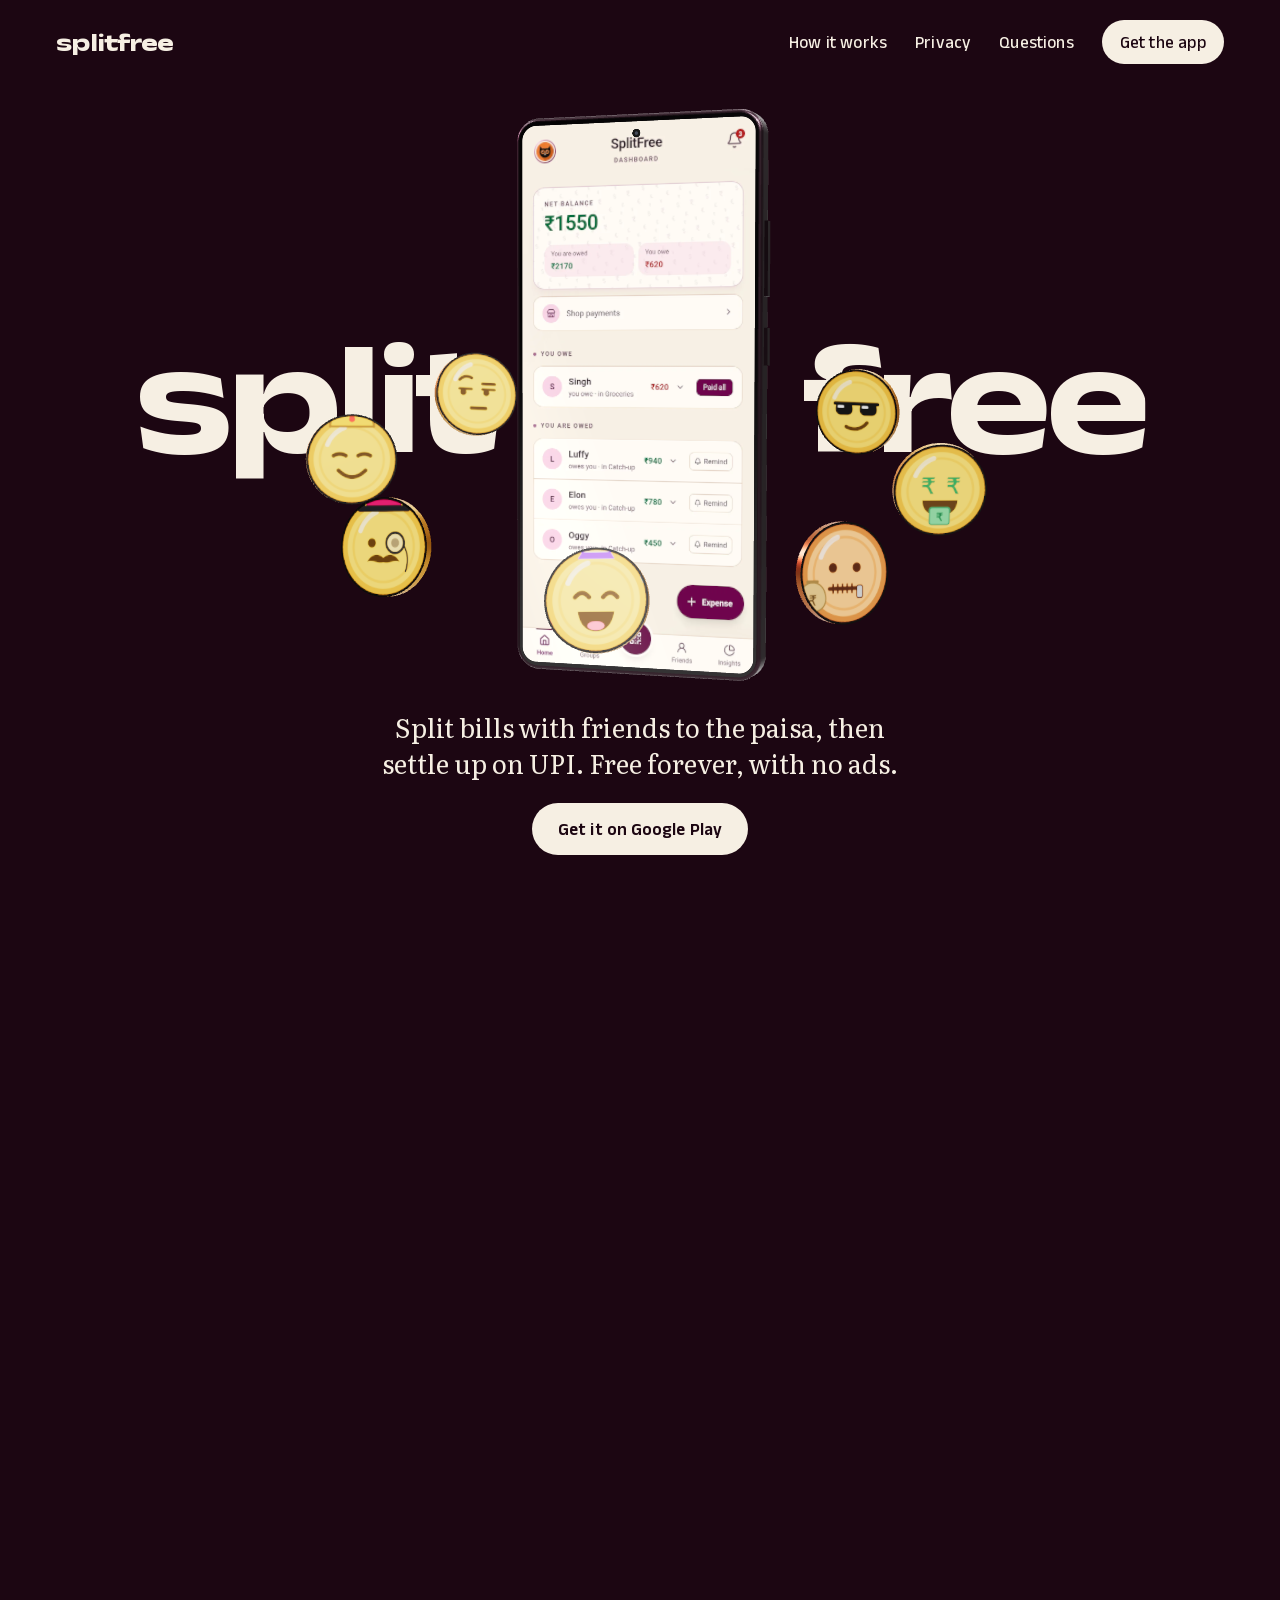
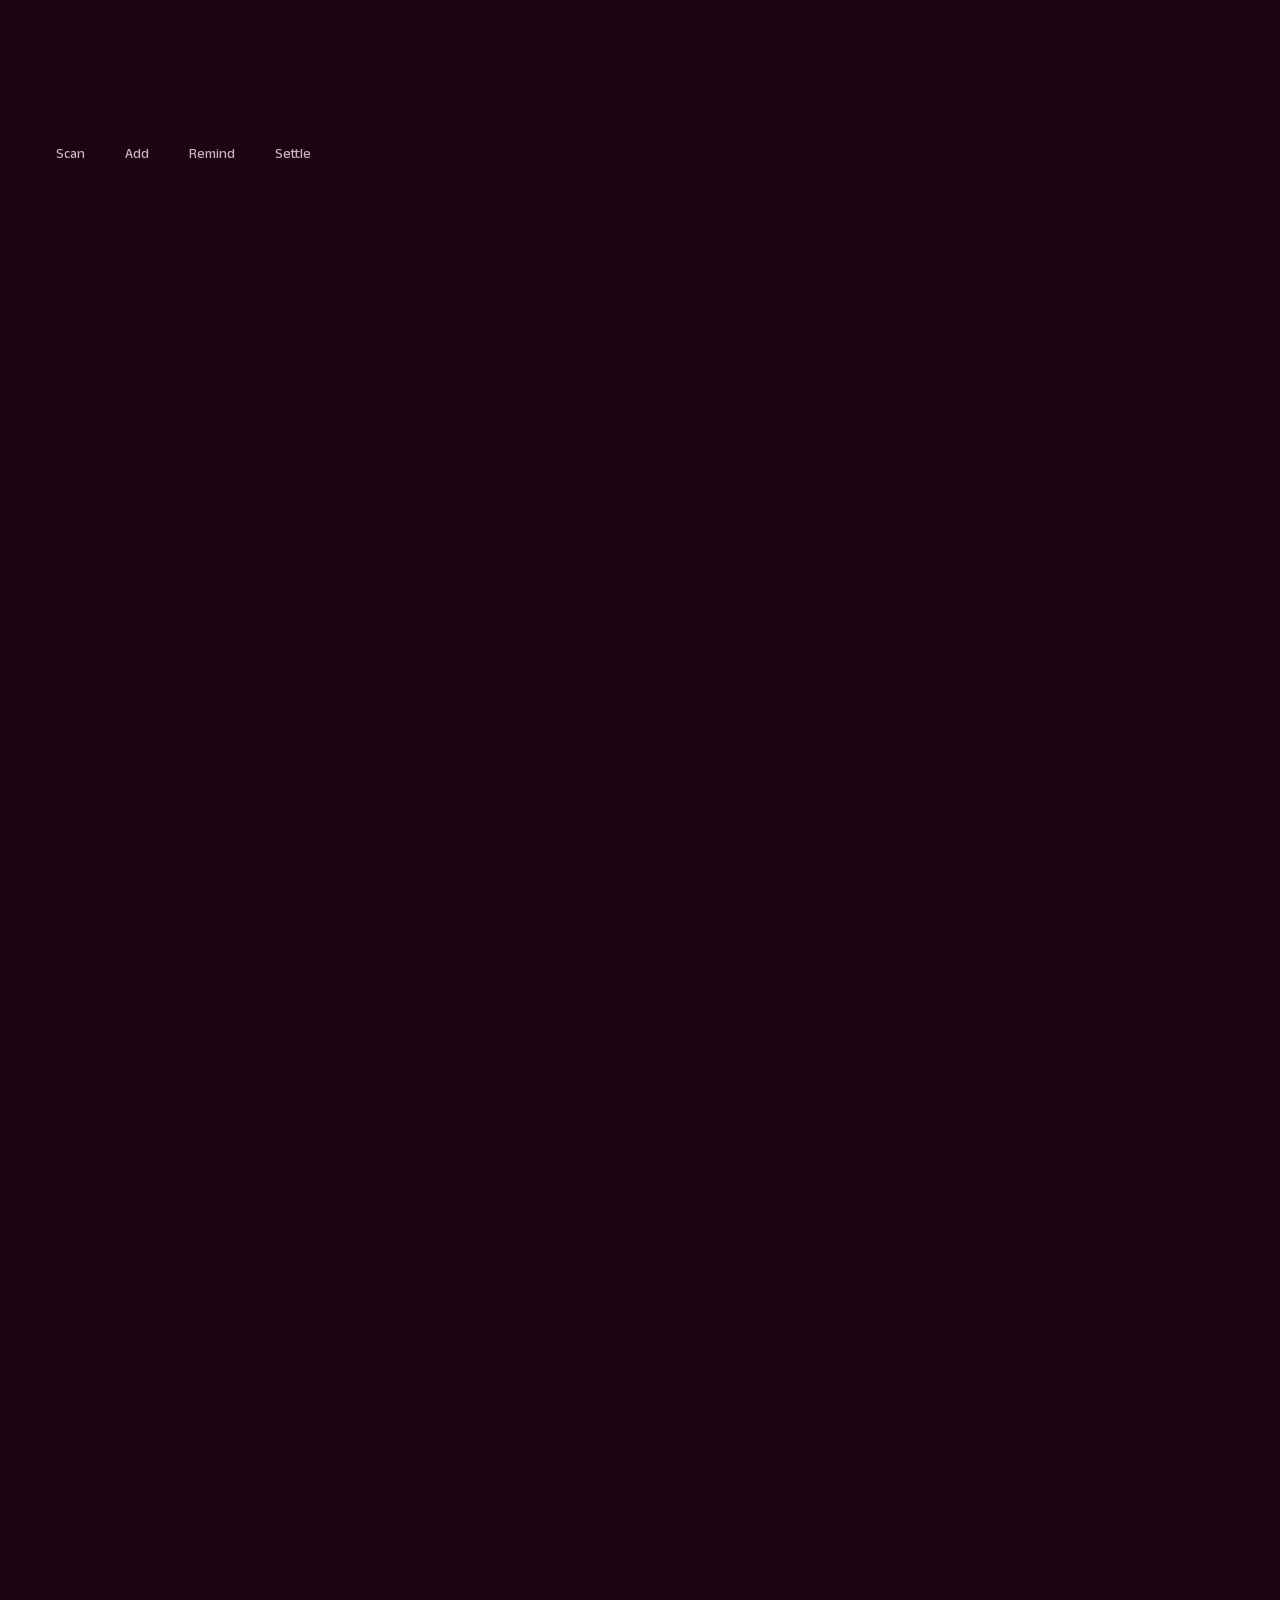
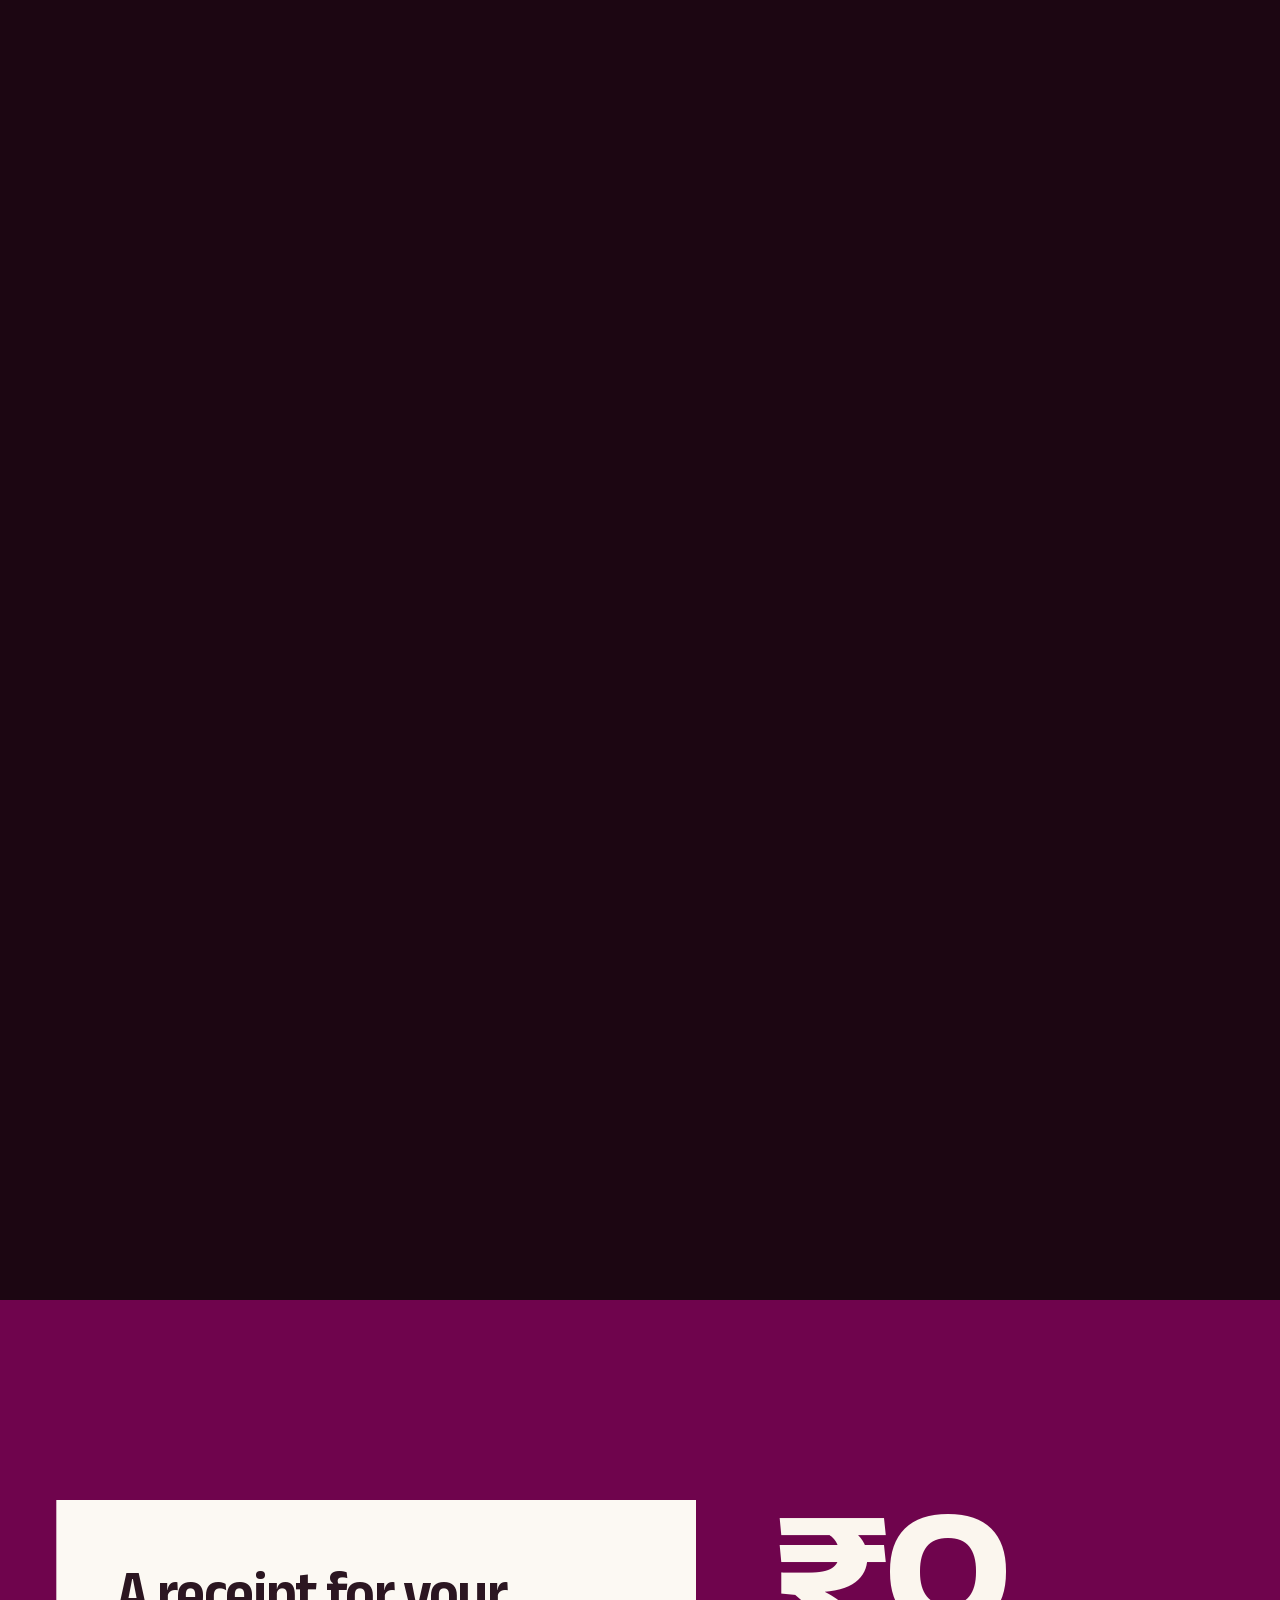
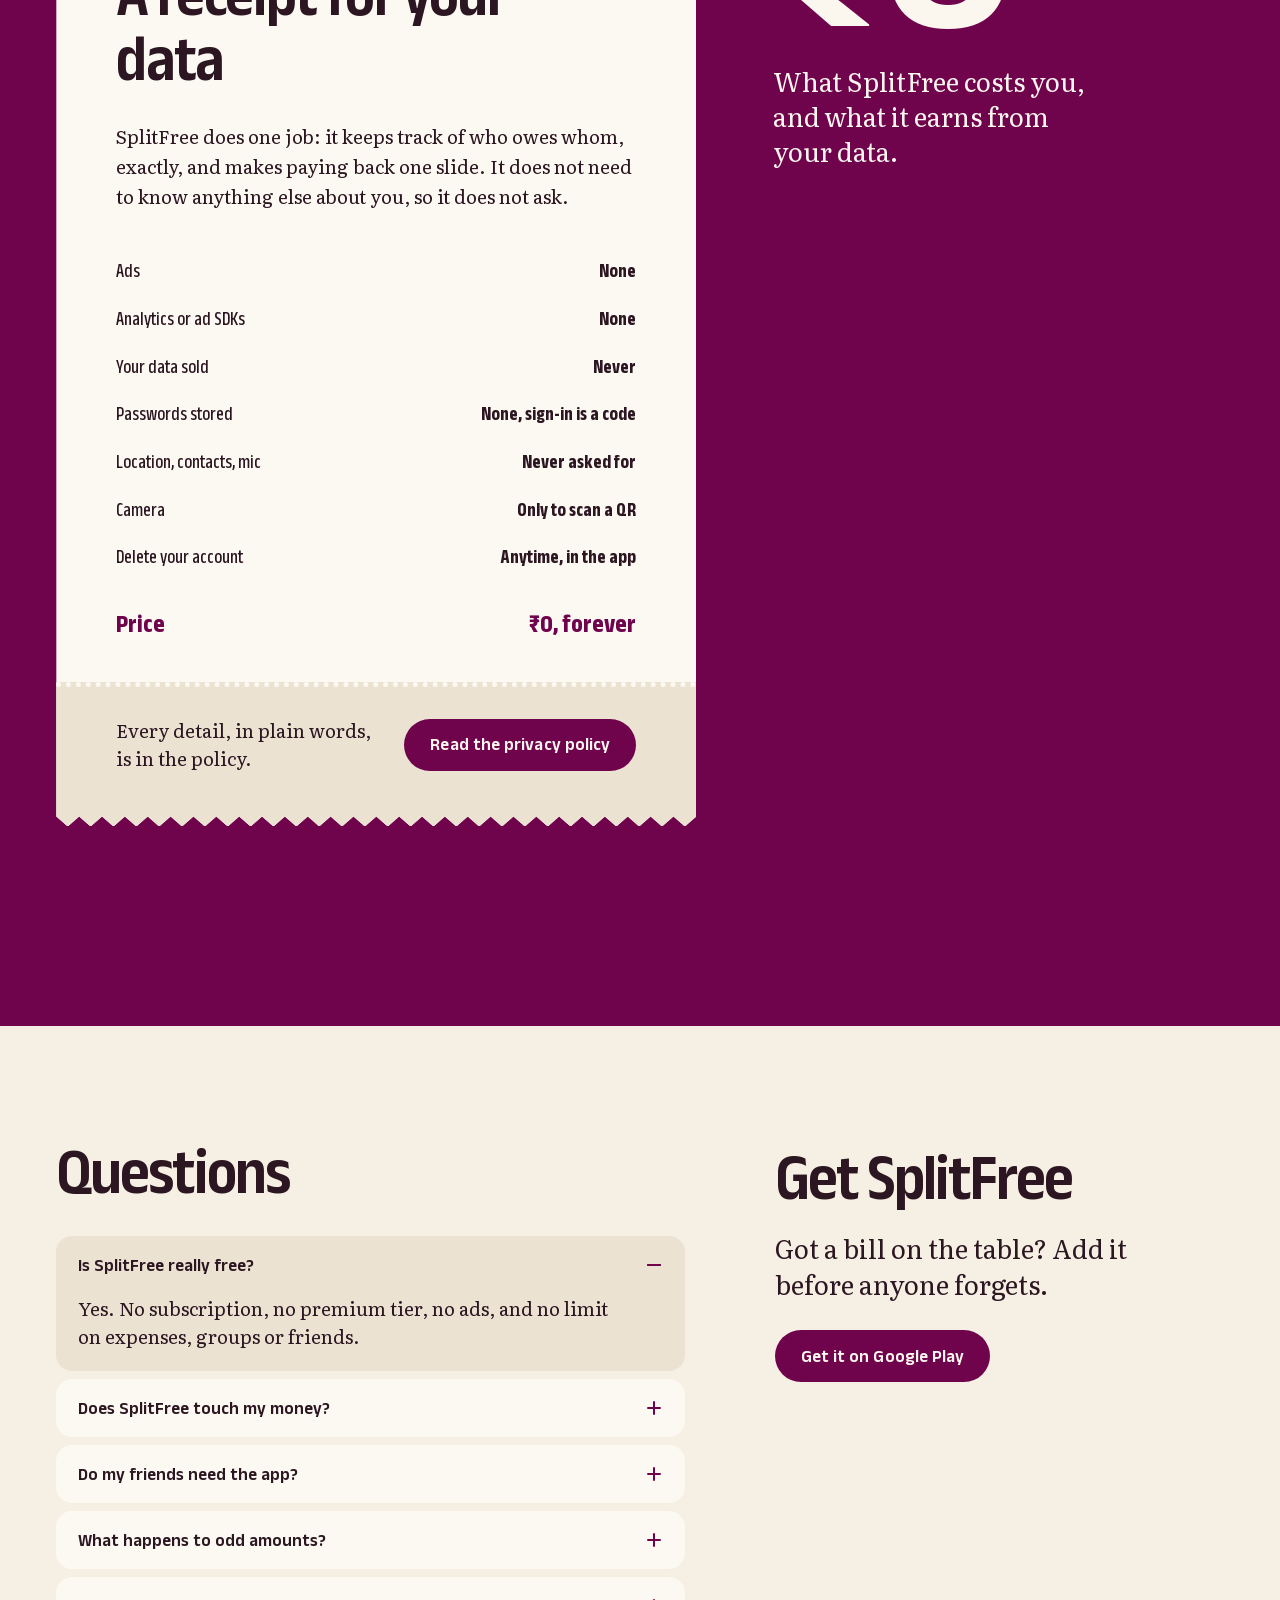
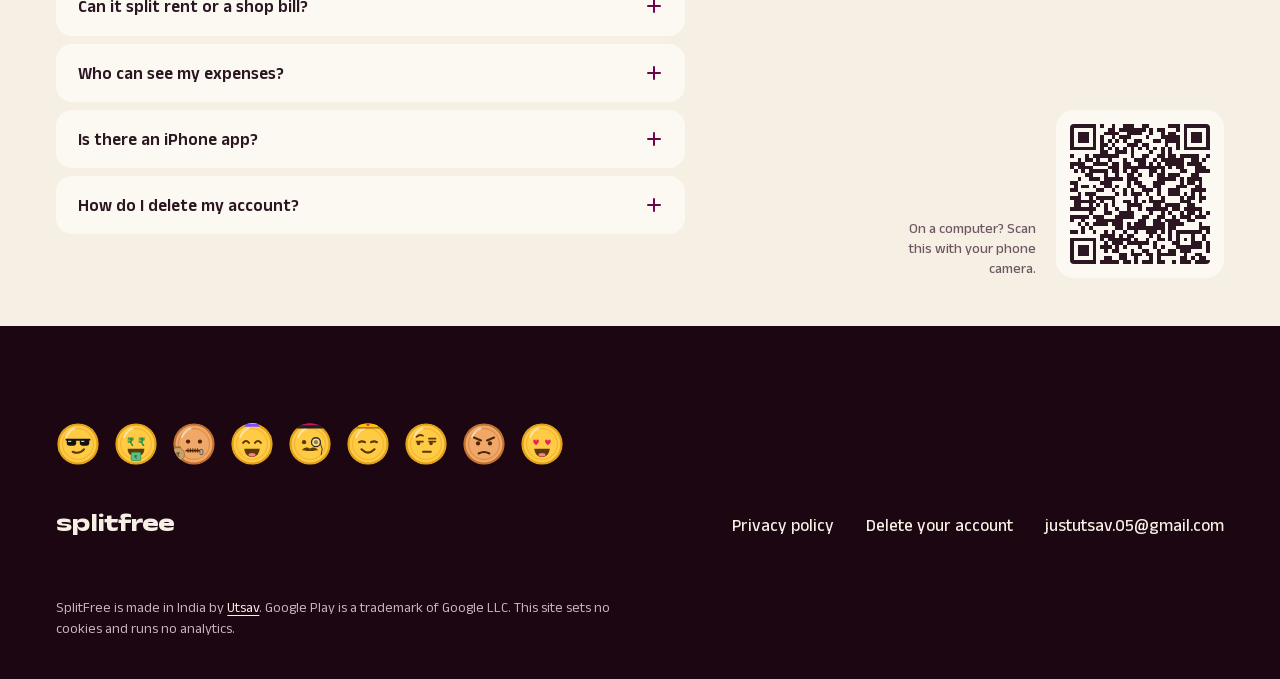
==== commit f2981b0c: "Faster clips, smoother scrolling, and the site readable by search and AI Loading. Phones get a 540-w" ====
--- a/index.html
+++ b/index.html
@@ -6,23 +6,34 @@
 <title>SplitFree: split bills, settle on UPI</title>
 <meta name="description" content="SplitFree is a free Android app for splitting bills with friends to the paisa, reminding them, splitting shop payments and settling up on UPI. No ads, no tracking.">
 <meta name="theme-color" content="#1c0612">
+<meta name="robots" content="index, follow, max-image-preview:large, max-snippet:-1">
 <link rel="canonical" href="https://splitfree.justutsav.com/">
 <meta property="og:type" content="website">
 <meta property="og:url" content="https://splitfree.justutsav.com/">
 <meta property="og:title" content="SplitFree: split bills, settle on UPI">
 <meta property="og:description" content="Split bills with friends to the paisa, then settle up on UPI. Free forever, with no ads.">
 <meta property="og:image" content="https://splitfree.justutsav.com/assets/img/og.png">
+<meta property="og:image:width" content="1200">
+<meta property="og:image:height" content="630">
+<meta property="og:image:alt" content="SplitFree: split bills with friends, settle up on UPI">
+<meta property="og:site_name" content="SplitFree">
+<meta property="og:locale" content="en_IN">
 <meta name="twitter:card" content="summary_large_image">
+<meta name="twitter:title" content="SplitFree: split bills, settle on UPI">
+<meta name="twitter:description" content="Split bills with friends to the paisa, then settle up on UPI. Free forever, with no ads.">
+<meta name="twitter:image" content="https://splitfree.justutsav.com/assets/img/og.png">
 <link rel="icon" href="/assets/img/icon-192.png" type="image/png">
 <link rel="apple-touch-icon" href="/assets/img/icon-180.png">
-<link rel="preload" href="/assets/fonts/anek-latin-normal-latin.woff2" as="font" type="font/woff2" crossorigin>
-<link rel="preload" href="/assets/fonts/literata-normal-latin.woff2" as="font" type="font/woff2" crossorigin>
+<link rel="preload" href="/assets/fonts/anek-latin.woff2" as="font" type="font/woff2" crossorigin>
+<link rel="preload" href="/assets/fonts/literata.woff2" as="font" type="font/woff2" crossorigin>
 <link rel="stylesheet" href="/assets/css/fonts.css">
 <link rel="stylesheet" href="/assets/css/site.css">
 <script src="/assets/js/boot.js"></script>
 <link rel="modulepreload" href="/assets/js/stage.js">
+<link rel="modulepreload" href="/assets/vendor/three.module.min.js">
+<link rel="modulepreload" href="/assets/vendor/RoomEnvironment.js">
 <script type="application/ld+json">
-{"@context":"https://schema.org","@type":"MobileApplication","name":"SplitFree","operatingSystem":"Android","applicationCategory":"FinanceApplication","offers":{"@type":"Offer","price":"0","priceCurrency":"INR"},"downloadUrl":"https://play.google.com/store/apps/details?id=app.splitfree.client"}
+{"@context":"https://schema.org","@graph":[{"@type":"WebSite","@id":"https://splitfree.justutsav.com/#site","url":"https://splitfree.justutsav.com/","name":"SplitFree","inLanguage":"en-IN","publisher":{"@id":"https://splitfree.justutsav.com/#maker"}},{"@type":"Person","@id":"https://splitfree.justutsav.com/#maker","name":"Utsav","url":"https://justutsav.com"},{"@type":"MobileApplication","@id":"https://splitfree.justutsav.com/#app","name":"SplitFree","url":"https://splitfree.justutsav.com/","description":"A free Android app for splitting bills with friends and groups to the paisa, reminding them what they owe, splitting shop payments made by scanning a UPI QR, and settling up through your own UPI app. No ads and no subscription.","operatingSystem":"Android","applicationCategory":"FinanceApplication","applicationSubCategory":"Bill splitting","inLanguage":"en-IN","countriesSupported":"IN","image":"https://splitfree.justutsav.com/assets/img/icon-192.png","screenshot":"https://splitfree.justutsav.com/assets/shots/home.webp","featureList":["Split expenses with friends or groups, to the paisa","Scan a shop's UPI QR, pay in your UPI app, then split it","One-tap reminders with the exact amount owed","Settle up through your own UPI app","Rent and EMIs added every month by themselves","No ads, no subscription, no limits"],"offers":{"@type":"Offer","price":"0","priceCurrency":"INR"},"installUrl":"https://play.google.com/store/apps/details?id=app.splitfree.client","downloadUrl":"https://play.google.com/store/apps/details?id=app.splitfree.client","author":{"@id":"https://splitfree.justutsav.com/#maker"},"privacyPolicy":"https://splitfree.justutsav.com/privacy"},{"@type":"FAQPage","@id":"https://splitfree.justutsav.com/#faq","url":"https://splitfree.justutsav.com/#get","mainEntity":[{"@type":"Question","name":"Is SplitFree really free?","acceptedAnswer":{"@type":"Answer","text":"Yes. No subscription, no premium tier, no ads, and no limit on expenses, groups or friends."}},{"@type":"Question","name":"Does SplitFree touch my money?","acceptedAnswer":{"@type":"Answer","text":"No. It keeps track of who owes whom. Paying happens in your own UPI app, from your bank to theirs. SplitFree never sees your bank account, balance or PIN."}},{"@type":"Question","name":"Do my friends need the app?","acceptedAnswer":{"@type":"Answer","text":"To see what they owe and pay you back in a tap, yes. You can add them by name first and invite them later with a link or a QR code."}},{"@type":"Question","name":"What happens to odd amounts?","acceptedAnswer":{"@type":"Answer","text":"Shares are worked out in paise, so they always add up to the bill. ₹100 split three ways is ₹33.34, ₹33.33 and ₹33.33."}},{"@type":"Question","name":"Can it split rent or a shop bill?","acceptedAnswer":{"@type":"Answer","text":"Yes. Set rent or an EMI once and it is added every month. Pay a shop by scanning its UPI QR, then split it or keep it as yours."}},{"@type":"Question","name":"Who can see my expenses?","acceptedAnswer":{"@type":"Answer","text":"Only the people in them. In a group you see the expenses you are part of, and the balances still count everything."}},{"@type":"Question","name":"Is there an iPhone app?","acceptedAnswer":{"@type":"Answer","text":"Not yet. SplitFree is on Android, through Google Play."}},{"@type":"Question","name":"How do I delete my account?","acceptedAnswer":{"@type":"Answer","text":"Account, then Settings, then Delete account, once your balances are settled. The privacy policy lists exactly what is removed."}}]}]}
 </script>
 </head>
 <body>
@@ -113,6 +124,7 @@
         <article class="chapter" data-ch="3">
           <h2>Settle up, back to ₹0</h2>
           <p class="ch-line">Slide to pay on UPI, say it went through, and the balance clears for both of you.</p>
+          <a class="story-next" href="#privacy">Continue<svg viewBox="0 0 16 16" width="16" height="16" aria-hidden="true"><path d="M8 2.5v10M3.5 8.5 8 13l4.5-4.5" fill="none" stroke="currentColor" stroke-width="1.8" stroke-linecap="round" stroke-linejoin="round"/></svg></a>
           <img class="ch-shot" src="/assets/video/settle-poster.jpg" width="720" height="1600" alt="SplitFree settling ₹620 with Singh on UPI" loading="lazy" draggable="false">
         </article>
       </div>
@@ -183,6 +195,8 @@
   <p class="foot-legal">SplitFree is made in India by <a href="https://justutsav.com">Utsav</a>. Google Play is a trademark of Google LLC. This site sets no cookies and runs no analytics.</p>
 </footer>
 
+<script src="/assets/vendor/lenis.min.js" defer></script>
+<script src="/assets/js/coin-sound.js" defer></script>
 <script src="/assets/js/site.js" defer></script>
 <script type="module" src="/assets/js/stage.js"></script>
 </body>
--- a/assets/css/fonts.css
+++ b/assets/css/fonts.css
@@ -1,56 +1,54 @@
-/* Anek Latin normal latin-ext */
+/* Self-hosted, OFL. Cut down to the characters these pages use (ASCII, a few
+   punctuation marks, the rupee sign) with tools/fonts.sh. The rupee sign has
+   its own tiny file: in Google's split it sits in latin-ext, which cost a
+   whole second file per face just for it. Variable axes are kept whole. */
 @font-face {
   font-family: 'Anek Latin';
   font-style: normal;
   font-weight: 100 800;
   font-stretch: 75% 125%;
   font-display: swap;
-  src: url(../fonts/anek-latin-normal-latin-ext.woff2) format('woff2');
-  unicode-range: U+0100-02BA, U+02BD-02C5, U+02C7-02CC, U+02CE-02D7, U+02DD-02FF, U+0304, U+0308, U+0329, U+1D00-1DBF, U+1E00-1E9F, U+1EF2-1EFF, U+2020, U+20A0-20AB, U+20AD-20C4, U+2113, U+2C60-2C7F, U+A720-A7FF;
+  src: url(../fonts/anek-latin.woff2) format('woff2');
+  unicode-range: U+0020-007E, U+00A0, U+00B7, U+00D7, U+2013-2014, U+2018-2019, U+201C-201D, U+2026, U+2192;
 }
-/* Anek Latin normal latin */
 @font-face {
   font-family: 'Anek Latin';
   font-style: normal;
   font-weight: 100 800;
   font-stretch: 75% 125%;
   font-display: swap;
-  src: url(../fonts/anek-latin-normal-latin.woff2) format('woff2');
-  unicode-range: U+0000-00FF, U+0131, U+0152-0153, U+02BB-02BC, U+02C6, U+02DA, U+02DC, U+0304, U+0308, U+0329, U+2000-206F, U+20AC, U+2122, U+2191, U+2193, U+2212, U+2215, U+FEFF, U+FFFD;
+  src: url(../fonts/anek-latin-rupee.woff2) format('woff2');
+  unicode-range: U+20B9;
 }
-/* Literata italic latin-ext */
+@font-face {
+  font-family: 'Literata';
+  font-style: normal;
+  font-weight: 400 900;
+  font-display: swap;
+  src: url(../fonts/literata.woff2) format('woff2');
+  unicode-range: U+0020-007E, U+00A0, U+00B7, U+00D7, U+2013-2014, U+2018-2019, U+201C-201D, U+2026, U+2192;
+}
+@font-face {
+  font-family: 'Literata';
+  font-style: normal;
+  font-weight: 400 900;
+  font-display: swap;
+  src: url(../fonts/literata-rupee.woff2) format('woff2');
+  unicode-range: U+20B9;
+}
 @font-face {
   font-family: 'Literata';
   font-style: italic;
-  font-weight: 400 700;
+  font-weight: 400 900;
   font-display: swap;
-  src: url(../fonts/literata-italic-latin-ext.woff2) format('woff2');
-  unicode-range: U+0100-02BA, U+02BD-02C5, U+02C7-02CC, U+02CE-02D7, U+02DD-02FF, U+0304, U+0308, U+0329, U+1D00-1DBF, U+1E00-1E9F, U+1EF2-1EFF, U+2020, U+20A0-20AB, U+20AD-20C4, U+2113, U+2C60-2C7F, U+A720-A7FF;
+  src: url(../fonts/literata-italic.woff2) format('woff2');
+  unicode-range: U+0020-007E, U+00A0, U+00B7, U+00D7, U+2013-2014, U+2018-2019, U+201C-201D, U+2026, U+2192;
 }
-/* Literata italic latin */
 @font-face {
   font-family: 'Literata';
   font-style: italic;
-  font-weight: 400 700;
+  font-weight: 400 900;
   font-display: swap;
-  src: url(../fonts/literata-italic-latin.woff2) format('woff2');
-  unicode-range: U+0000-00FF, U+0131, U+0152-0153, U+02BB-02BC, U+02C6, U+02DA, U+02DC, U+0304, U+0308, U+0329, U+2000-206F, U+20AC, U+2122, U+2191, U+2193, U+2212, U+2215, U+FEFF, U+FFFD;
+  src: url(../fonts/literata-italic-rupee.woff2) format('woff2');
+  unicode-range: U+20B9;
 }
-/* Literata normal latin-ext */
-@font-face {
-  font-family: 'Literata';
-  font-style: normal;
-  font-weight: 400 700;
-  font-display: swap;
-  src: url(../fonts/literata-normal-latin-ext.woff2) format('woff2');
-  unicode-range: U+0100-02BA, U+02BD-02C5, U+02C7-02CC, U+02CE-02D7, U+02DD-02FF, U+0304, U+0308, U+0329, U+1D00-1DBF, U+1E00-1E9F, U+1EF2-1EFF, U+2020, U+20A0-20AB, U+20AD-20C4, U+2113, U+2C60-2C7F, U+A720-A7FF;
-}
-/* Literata normal latin */
-@font-face {
-  font-family: 'Literata';
-  font-style: normal;
-  font-weight: 400 700;
-  font-display: swap;
-  src: url(../fonts/literata-normal-latin.woff2) format('woff2');
-  unicode-range: U+0000-00FF, U+0131, U+0152-0153, U+02BB-02BC, U+02C6, U+02DA, U+02DC, U+0304, U+0308, U+0329, U+2000-206F, U+20AC, U+2122, U+2191, U+2193, U+2212, U+2215, U+FEFF, U+FFFD;
-}
--- a/assets/css/site.css
+++ b/assets/css/site.css
@@ -35,6 +35,7 @@
   --margin: clamp(20px, 4.4vw, 64px);
   --radius: 12px;
   --nav-h: 72px;
+  --nav-gap: 6px;
   --ease: cubic-bezier(0.2, 0.7, 0.1, 1);
   --sb-thumb: #b9709a;
   color-scheme: light;
@@ -52,6 +53,11 @@
 ::-webkit-scrollbar-track { background: transparent; }
 ::-webkit-scrollbar-thumb { background: var(--sb-thumb); border-radius: 99px; border: 3px solid transparent; background-clip: padding-box; }
 @media (prefers-reduced-motion: reduce) { html { scroll-behavior: auto; } }
+/* Lenis (assets/vendor/lenis.min.js) scrolls the page itself; the browser's own
+   smoothing would fight it. lenis-stopped deliberately does not hide overflow:
+   the questions pause stops Lenis for a moment, and the scrollbar must not jump. */
+html.lenis, html.lenis body { height: auto; }
+.lenis.lenis-smooth { scroll-behavior: auto !important; }
 body {
   margin: 0;
   background: var(--paper);
@@ -176,17 +182,18 @@
 }
 
 /* -------------------------------------------------------------------- nav */
+/* floats: a thin gap on three sides, its contents still on the page margin */
 .nav {
-  position: fixed; top: 0; left: 0; right: 0; z-index: 60; height: var(--nav-h);
+  position: fixed; top: var(--nav-gap); left: var(--nav-gap); right: var(--nav-gap); z-index: 60; height: var(--nav-h);
   display: flex; align-items: center; justify-content: space-between; gap: 24px;
-  padding: 0 var(--margin); color: var(--night-ink);
+  padding: 0 calc(var(--margin) - var(--nav-gap)); color: var(--night-ink); border-radius: 18px;
   font: 500 var(--step-ui)/1 var(--display); letter-spacing: 0.01em;
   transition: transform 420ms var(--ease), background-color 300ms, color 300ms, backdrop-filter 300ms;
 }
 .nav.is-solid { background: rgb(28 6 18 / 0.34); -webkit-backdrop-filter: blur(12px) saturate(1.2); backdrop-filter: blur(12px) saturate(1.2); }
 .nav[data-ground="light"] { color: var(--ink); }
 .nav[data-ground="light"].is-solid { background: rgb(246 239 227 / 0.5); }
-.nav.is-hidden { transform: translateY(-100%); }
+.nav.is-hidden { transform: translateY(calc(-100% - var(--nav-gap) - 2px)); }
 .nav-mark { display: inline-block; padding: 11px 0; font: 700 1.625rem/1 var(--display); font-stretch: 125%; letter-spacing: -0.045em; text-decoration: none; }
 .nav nav { display: flex; align-items: center; gap: 28px; }
 .nav nav a { display: inline-flex; align-items: center; min-height: 44px; text-decoration: none; transition: opacity 160ms; }
@@ -237,6 +244,24 @@
   letter-spacing: -0.05em; color: var(--night-ink);
 }
 .wordmark span:first-child { text-align: right; }
+/* The opening, on a wide screen: as the coin opens, "split" and "free" slide
+   out from behind the phone (the stage draws over them). Each is clipped at
+   the middle of the screen, so it shows only once it is past the phone. */
+@media (min-width: 600px) and (min-aspect-ratio: 21/20) and (min-height: 501px) and (prefers-reduced-motion: no-preference) {
+  .wordmark { --half-gap: calc((100svh * 0.62 * 0.4646 + 4vw) / 2); }
+  /* starts just after the coin's hole begins to open (site.js: a 760 ms ease-in) */
+  .is-revealing .wordmark span { animation: 1300ms cubic-bezier(0.33, 1, 0.68, 1) 80ms both; }
+  .is-revealing .wordmark span:first-child { animation-name: split-out; }
+  .is-revealing .wordmark span:last-child { animation-name: free-out; }
+}
+@keyframes split-out {
+  from { transform: translateX(calc(100% + var(--half-gap))); clip-path: inset(-30% 100% -30% 0); }
+  to { transform: none; clip-path: inset(-30% calc(-1 * var(--half-gap)) -30% 0); }
+}
+@keyframes free-out {
+  from { transform: translateX(calc(-100% - var(--half-gap))); clip-path: inset(-30% 0 -30% 100%); }
+  to { transform: none; clip-path: inset(-30% 0 -30% calc(-1 * var(--half-gap))); }
+}
 .wordmark, .hero-copy { transition: opacity 120ms linear; }
 .hero-copy {
   position: absolute; z-index: 2; left: 50%; bottom: max(36px, 5svh); transform: translateX(-50%);
@@ -251,6 +276,22 @@
 .story-copy { padding: 96px var(--margin); display: grid; gap: 96px; }
 .chapter h2 { font: 600 var(--step-head)/1.02 var(--display); font-stretch: 92%; letter-spacing: -0.025em; max-width: 12ch; text-wrap: balance; }
 .ch-line { margin: 24px 0 0; max-width: 34ch; font-size: var(--step-lead); line-height: 1.42; color: var(--night-ink); }
+/* After the last clip has played once: a nudge to keep scrolling (site.js adds
+   .is-on). Out of the flow, so the chapter's words do not move when it comes. */
+.story-next { display: none; }
+.js .story-next {
+  position: absolute; left: 0; top: calc(100% + 20px);
+  display: inline-flex; align-items: center; gap: 8px; min-height: 44px; padding: 0 18px;
+  border-radius: 999px; background: rgb(246 239 227 / 0.12); color: var(--night-ink);
+  font: 600 var(--step-ui)/1 var(--display); letter-spacing: 0.01em; text-decoration: none;
+  opacity: 0; visibility: hidden; transform: translateY(8px);
+  transition: opacity 500ms var(--ease), transform 500ms var(--ease), visibility 0s 500ms, background-color 160ms;
+}
+.js .story-next.is-on { opacity: 1; visibility: visible; transform: none; transition: opacity 500ms var(--ease), transform 500ms var(--ease), visibility 0s, background-color 160ms; }
+.js .story-next:hover { background: rgb(246 239 227 / 0.2); }
+.story-next svg { animation: nudge-down 1.6s var(--ease) infinite; }
+@keyframes nudge-down { 0%, 100% { transform: none; } 50% { transform: translateY(4px); } }
+@media (prefers-reduced-motion: reduce) { .story-next svg { animation: none; } }
 .ch-shot { width: min(300px, 70vw); margin-top: 32px; border-radius: 28px; }
 
 /* Pinned: five screens in all, hero plus four chapters. */
@@ -357,8 +398,12 @@
   transition: width 120ms ease-out; animation: bob 3.2s ease-in-out infinite; animation-delay: calc(var(--n) * -0.28s);
 }
 .foot-coins:hover img { animation-play-state: paused; }
+.foot-coins img { cursor: pointer; }
+.foot-coins img.flip { animation: bob 3.2s ease-in-out infinite, coin-flip 650ms cubic-bezier(.2, .7, .2, 1); animation-delay: calc(var(--n) * -0.28s), 0s; }
+.foot-coins:hover img.flip { animation-play-state: paused, running; }
+@keyframes coin-flip { to { rotate: y 720deg; } }
 @keyframes bob { 0%, 100% { transform: translateY(0) rotate(0deg); } 50% { transform: translateY(-8px) rotate(-4deg); } }
-@media (prefers-reduced-motion: reduce) { .foot-coins img, .loader-waves i { animation: none; } }
+@media (prefers-reduced-motion: reduce) { .foot-coins img, .foot-coins img.flip, .loader-waves i { animation: none; } }
 .foot-mark { font: 700 var(--step-lead)/1 var(--display); font-stretch: 125%; letter-spacing: -0.04em; margin: 0; }
 .foot-links { list-style: none; margin: 0; padding: 0; display: flex; flex-wrap: wrap; justify-content: flex-end; gap: 12px 32px; font: 500 var(--step-ui)/1.3 var(--display); }
 .foot-links a { display: inline-block; padding: 12px 0; color: var(--night-ink); text-decoration: none; }
@@ -397,11 +442,11 @@
   .nav .nav-action { padding: 11px 16px; }
 
 
-  .receipt-band { padding: 120px 0 140px; }
+  .receipt-band { padding: 120px var(--margin) 140px; } /* the receipt keeps the page's side margins */
   .receipt { padding: 40px 24px 0; }
   .tear { margin: 0 -24px; padding: 26px 24px 46px; }
   .receipt-items { font-size: 1.0625rem; }
-  .zero { margin-top: 0; padding: 0 var(--margin); }
+  .zero { margin-top: 0; }
 
   .end { grid-template-columns: 1fr; gap: 56px; padding-top: calc(var(--nav-h) + 32px); min-height: 0; }
   .faq-list summary { padding: 16px 52px 16px 18px; min-height: 52px; }
@@ -420,16 +465,19 @@
   .hero-copy { bottom: max(28px, 4svh); gap: 18px; }
   .hero-line { font-size: 1.125rem; }
 
-  /* phone in the middle, words in the lower middle */
-  .js .story-copy { left: var(--margin); right: var(--margin); width: auto; top: auto; bottom: max(28px, env(safe-area-inset-bottom)); height: 34svh; text-align: center; }
-  .js .chapter { top: auto; bottom: 0; transform: translateY(20px); }
+  /* words just under the phone, which stage.js ends right above this line;
+     170px keeps room for them on a short screen */
+  .js .story-copy { left: var(--margin); right: var(--margin); width: auto; top: min(75svh, calc(100svh - 170px)); bottom: auto; height: 0; text-align: center; }
+  .js .chapter { top: 0; bottom: auto; transform: translateY(20px); }
   .js .chapter.is-on { transform: none; }
   .js .chapter.is-past { transform: translateY(-20px); }
   .chapter h2 { font-size: clamp(1.875rem, 8vw, 2.5rem); max-width: none; }
   .ch-line { margin: 12px auto 0; font-size: 1.0625rem; max-width: 32ch; }
+  .js .story-next { left: 50%; top: calc(100% + 12px); min-height: 40px; transform: translate(-50%, 8px); }
+  .js .story-next.is-on { transform: translateX(-50%); }
   .js .story-steps { display: none; }
-  .no-webgl .stage[data-ch]:not([data-ch="-1"]) .phone-dom { left: 50%; top: 36%; height: 52svh; transform: translate(-50%, -50%); }
-  .phone-dom { height: 50svh; top: 50%; }
+  .no-webgl .stage[data-ch]:not([data-ch="-1"]) .phone-dom { left: 50%; top: 42%; height: 58svh; transform: translate(-50%, -50%); }
+  .phone-dom { height: 55svh; top: 51%; }
 }
 /* landscape phones: the desktop arrangement, scaled to a short screen */
 @media (max-height: 500px) and (min-aspect-ratio: 21/20) {
@@ -444,7 +492,6 @@
   .js .story-steps { display: none; }
 }
 @media (max-width: 599px) and (max-height: 700px), (max-aspect-ratio: 21/20) and (max-height: 700px) {
-  .js .story-copy { height: 38svh; }
   .chapter h2 { font-size: 1.75rem; }
   .ch-line { font-size: 1rem; }
 }
